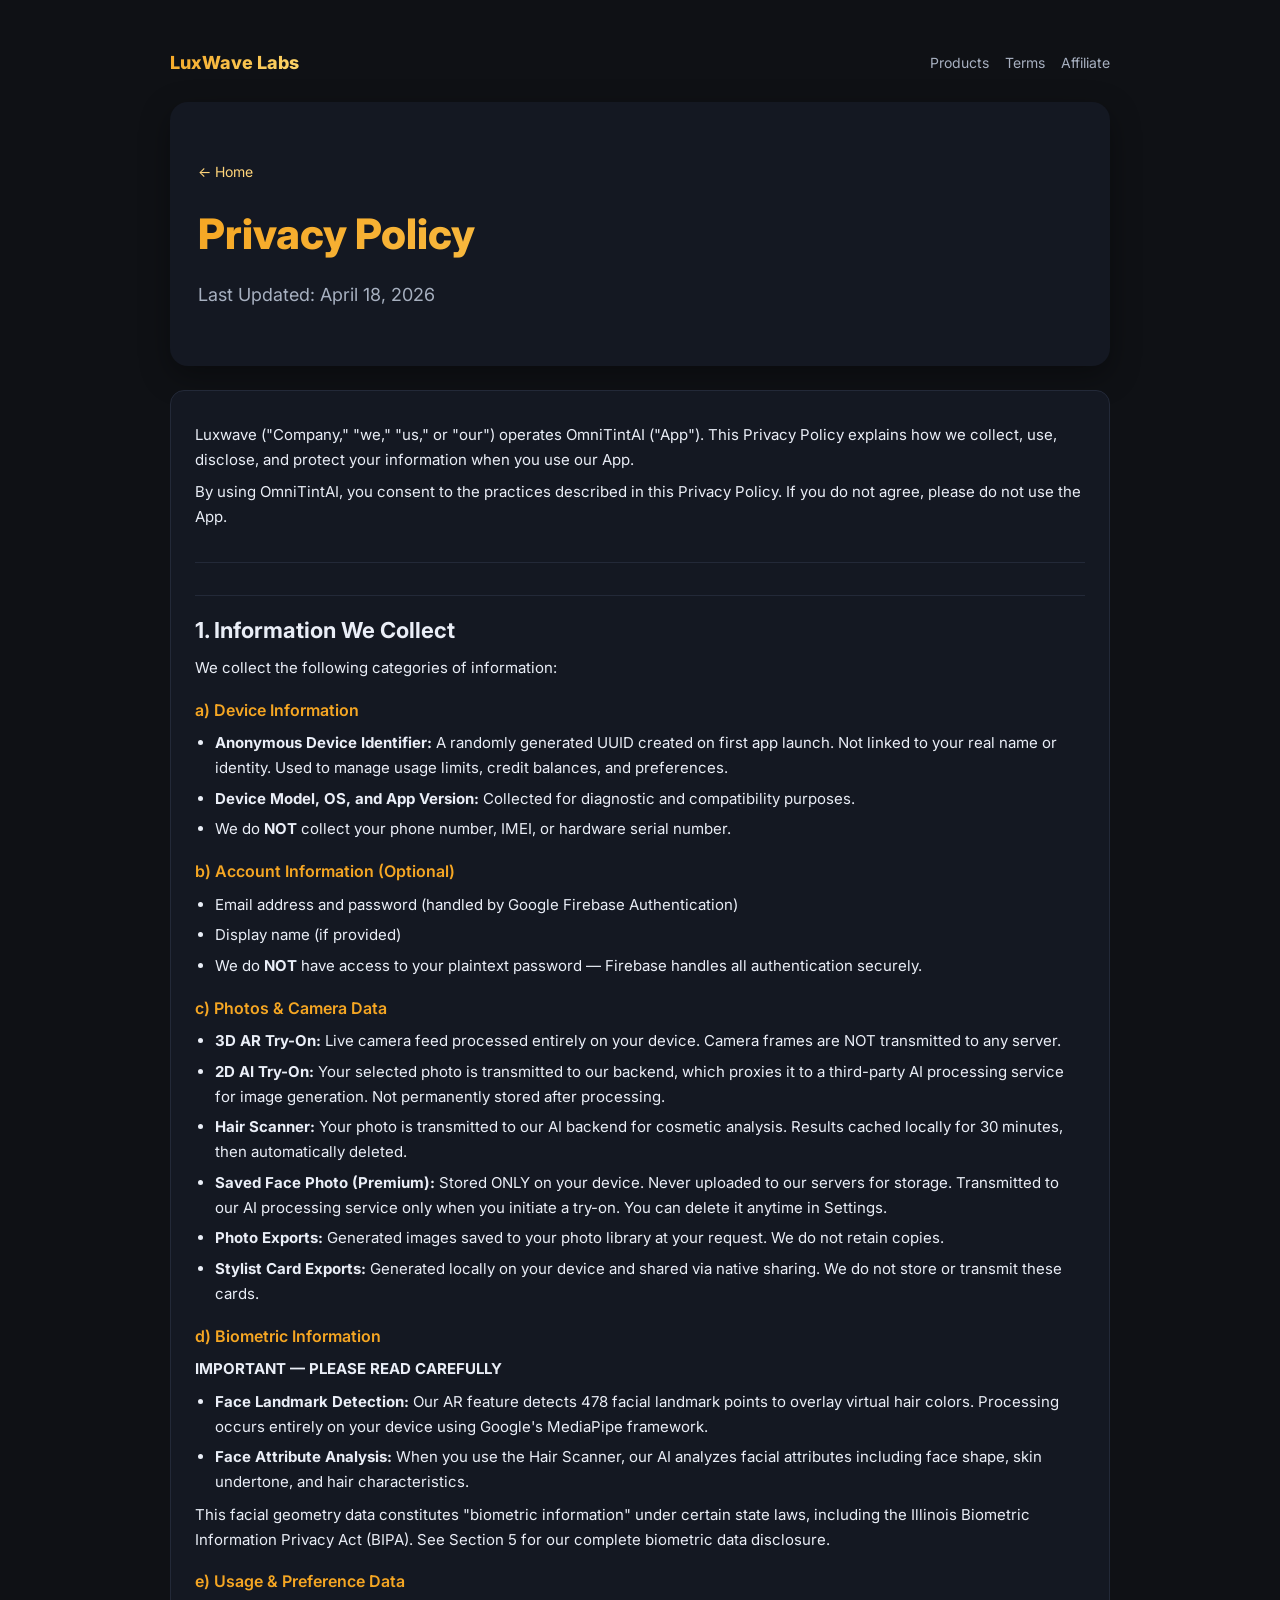
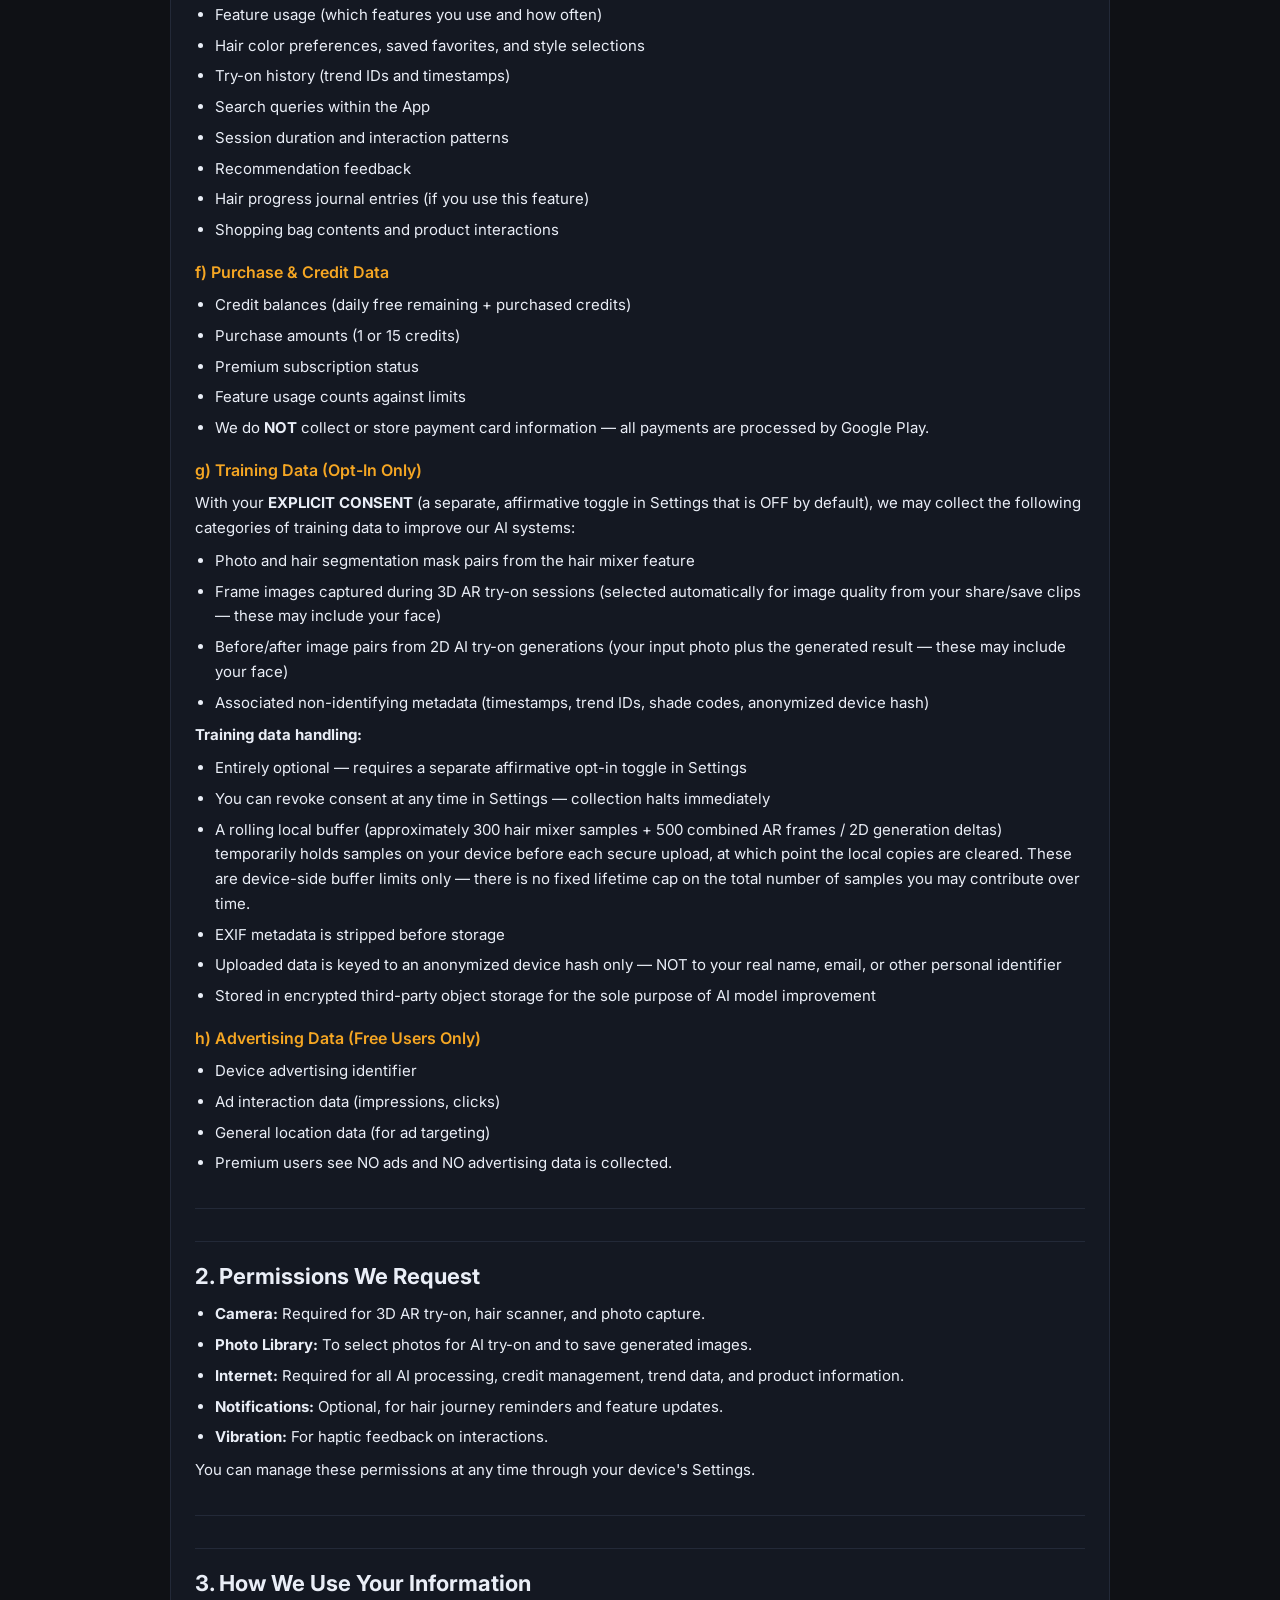
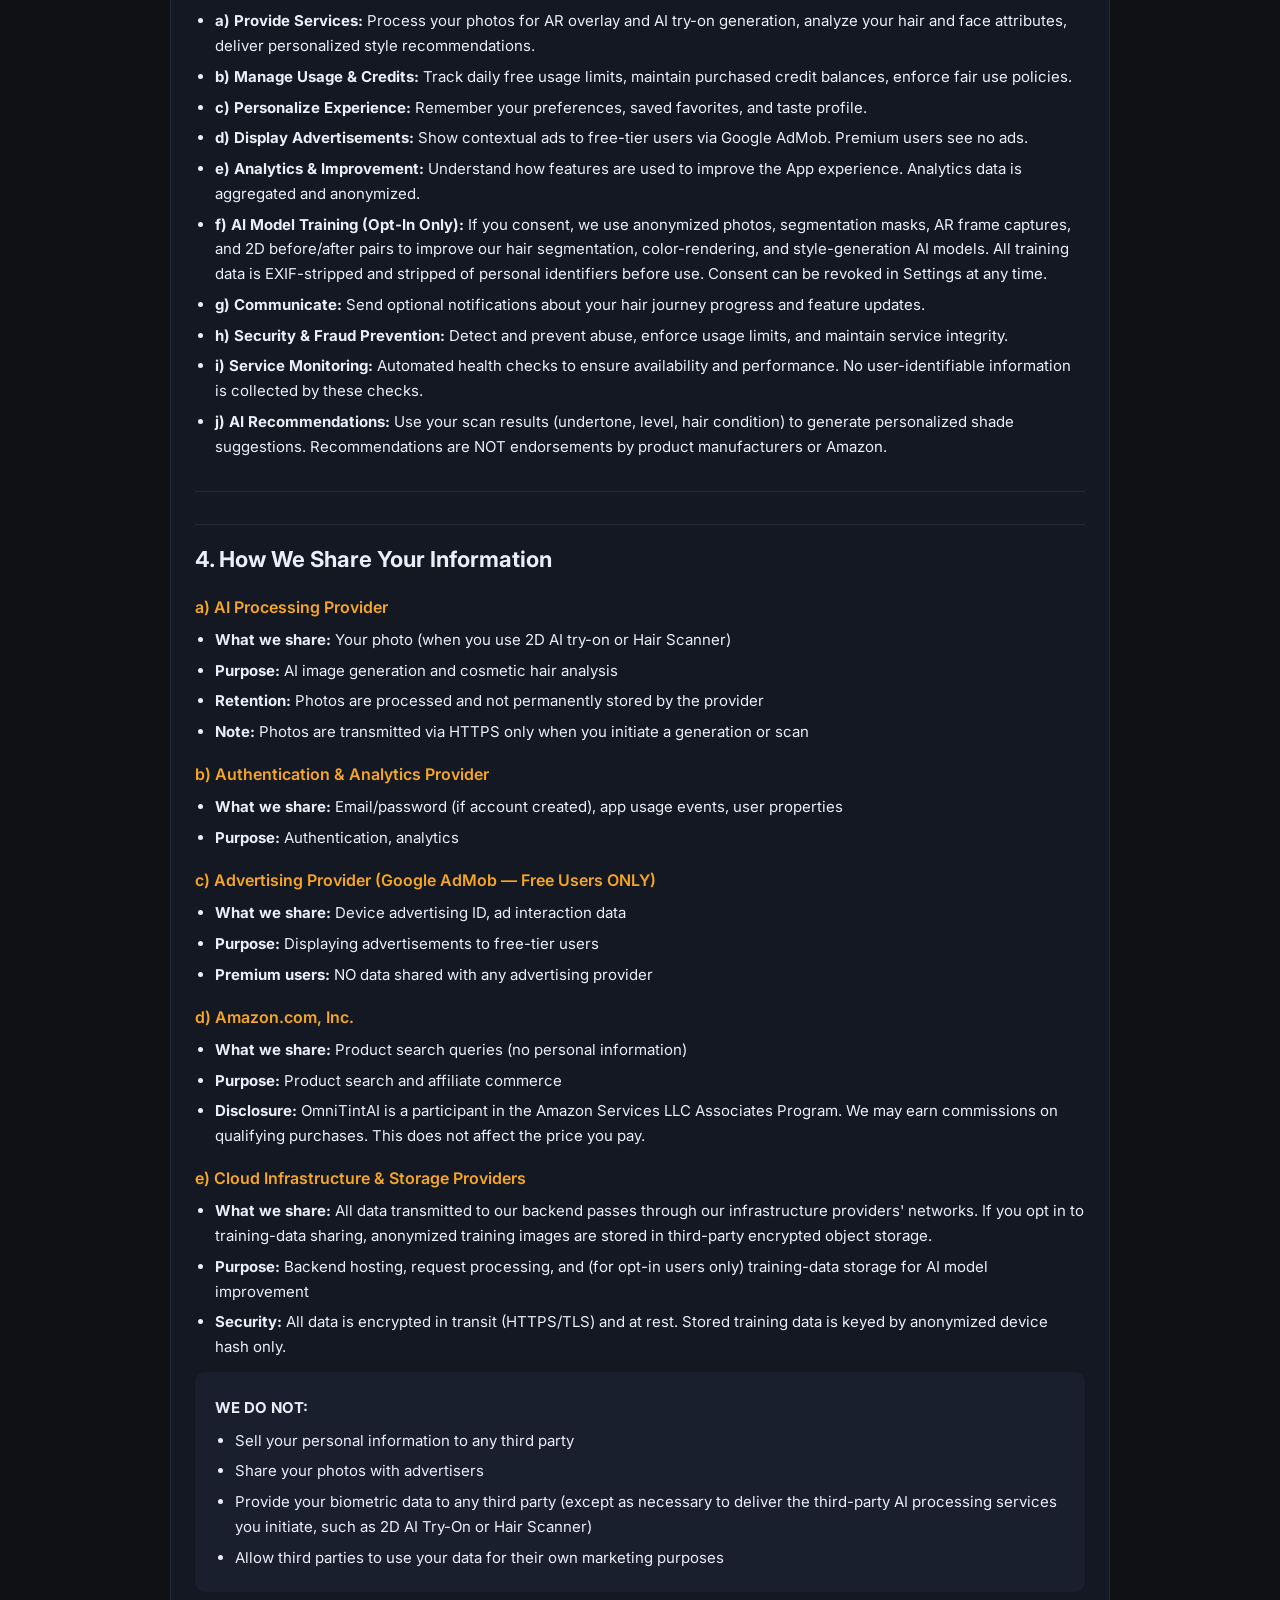
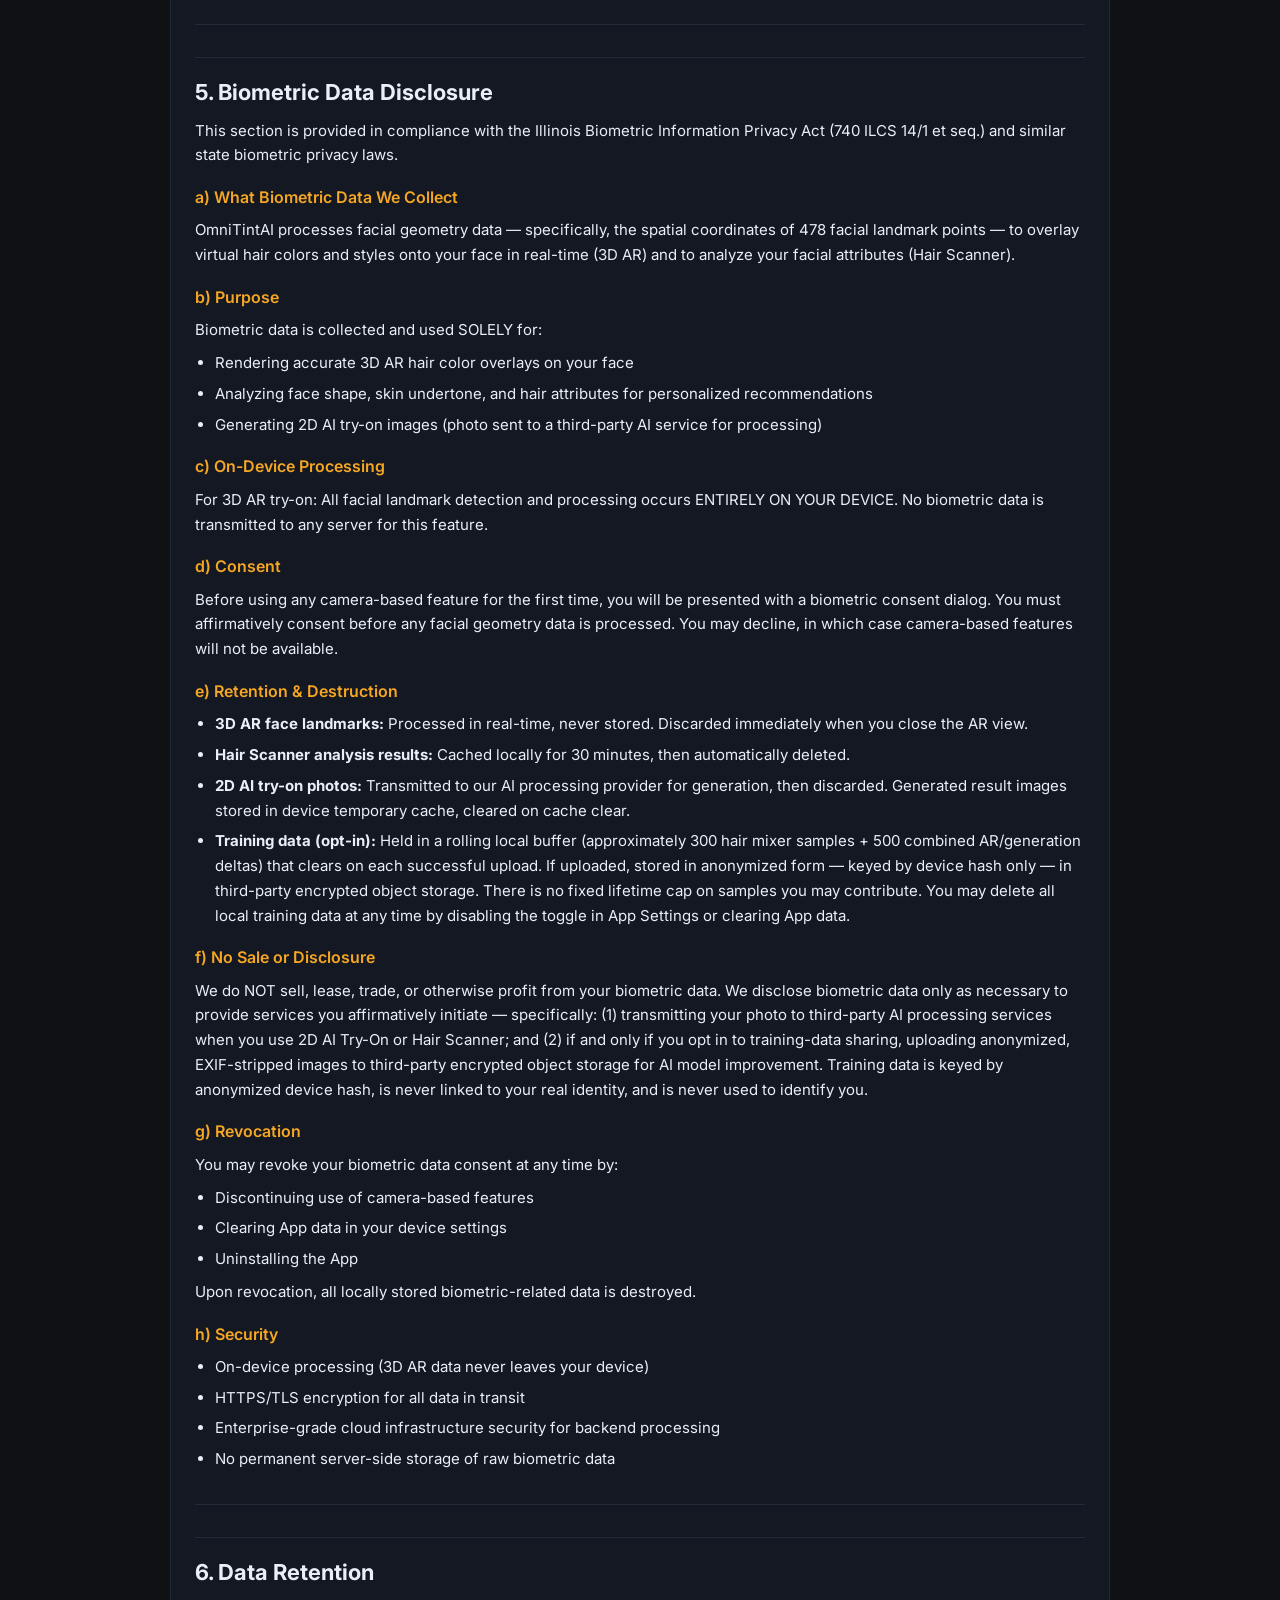
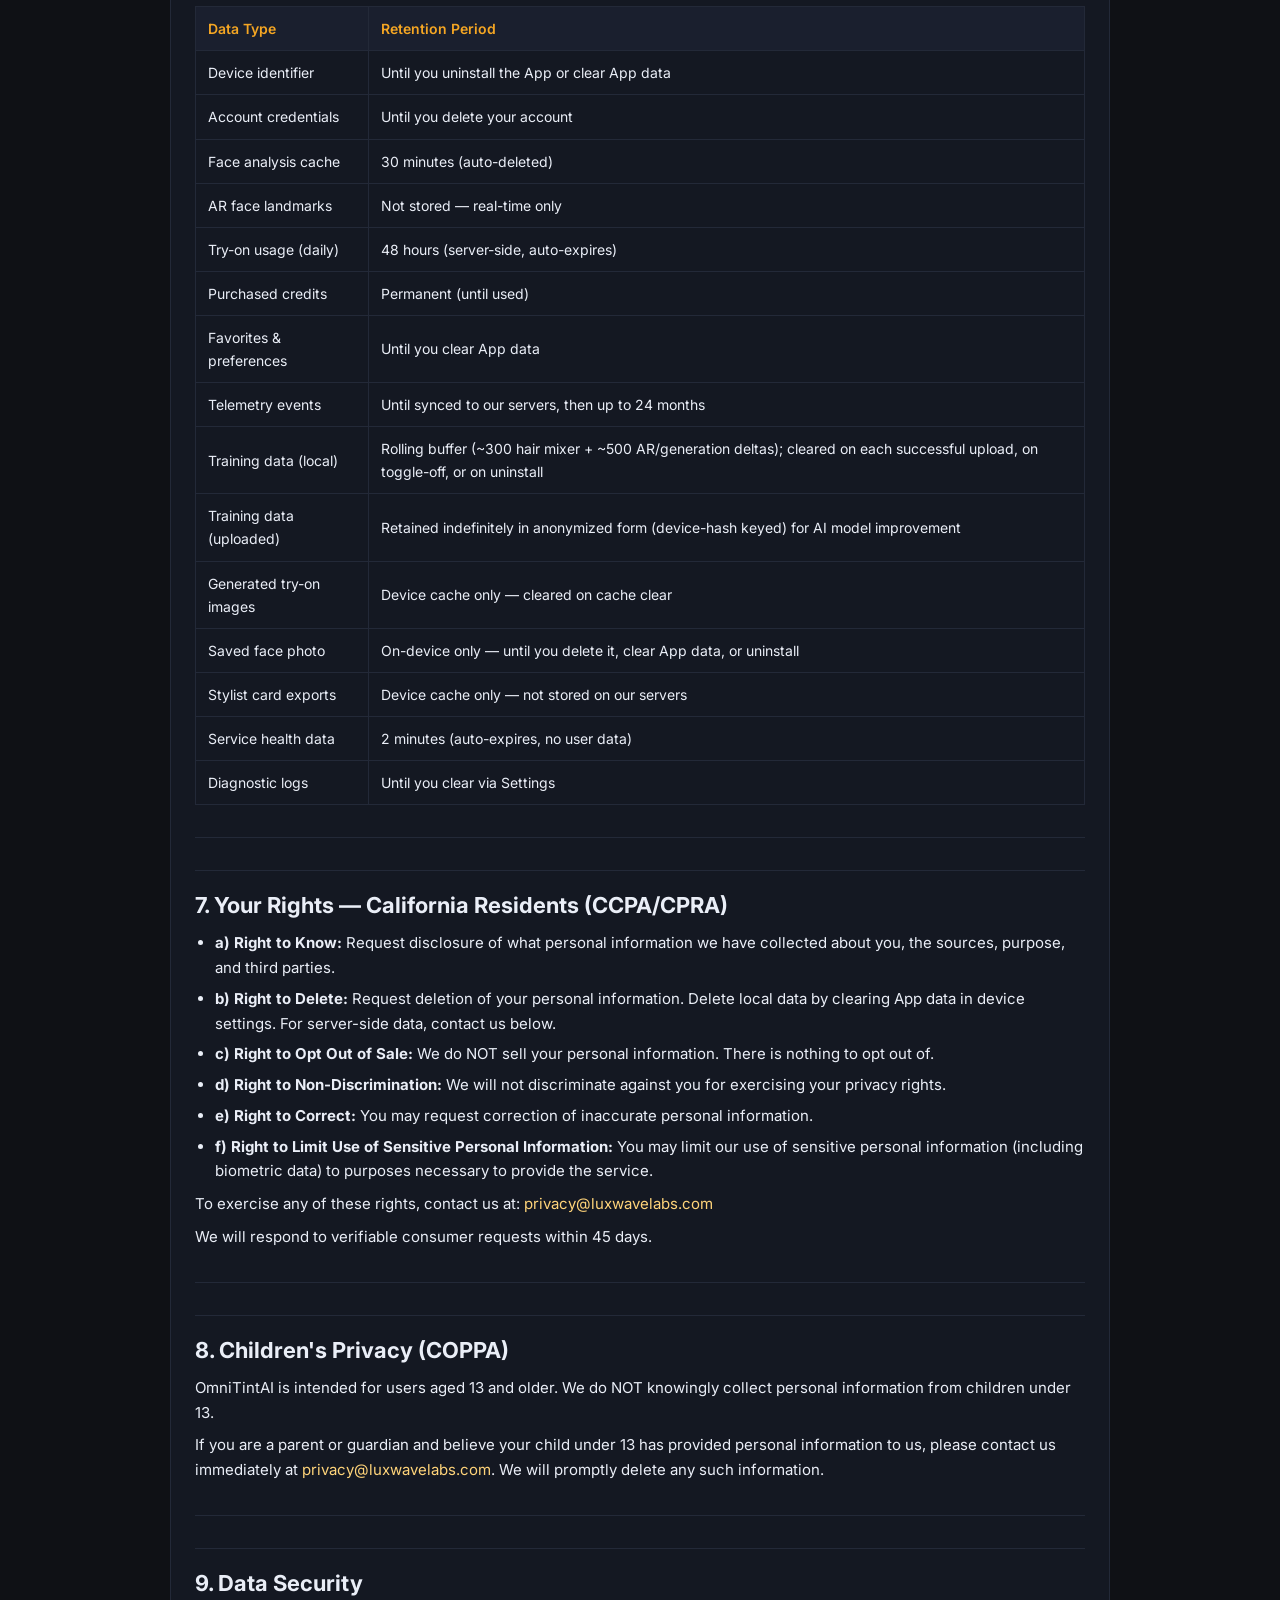
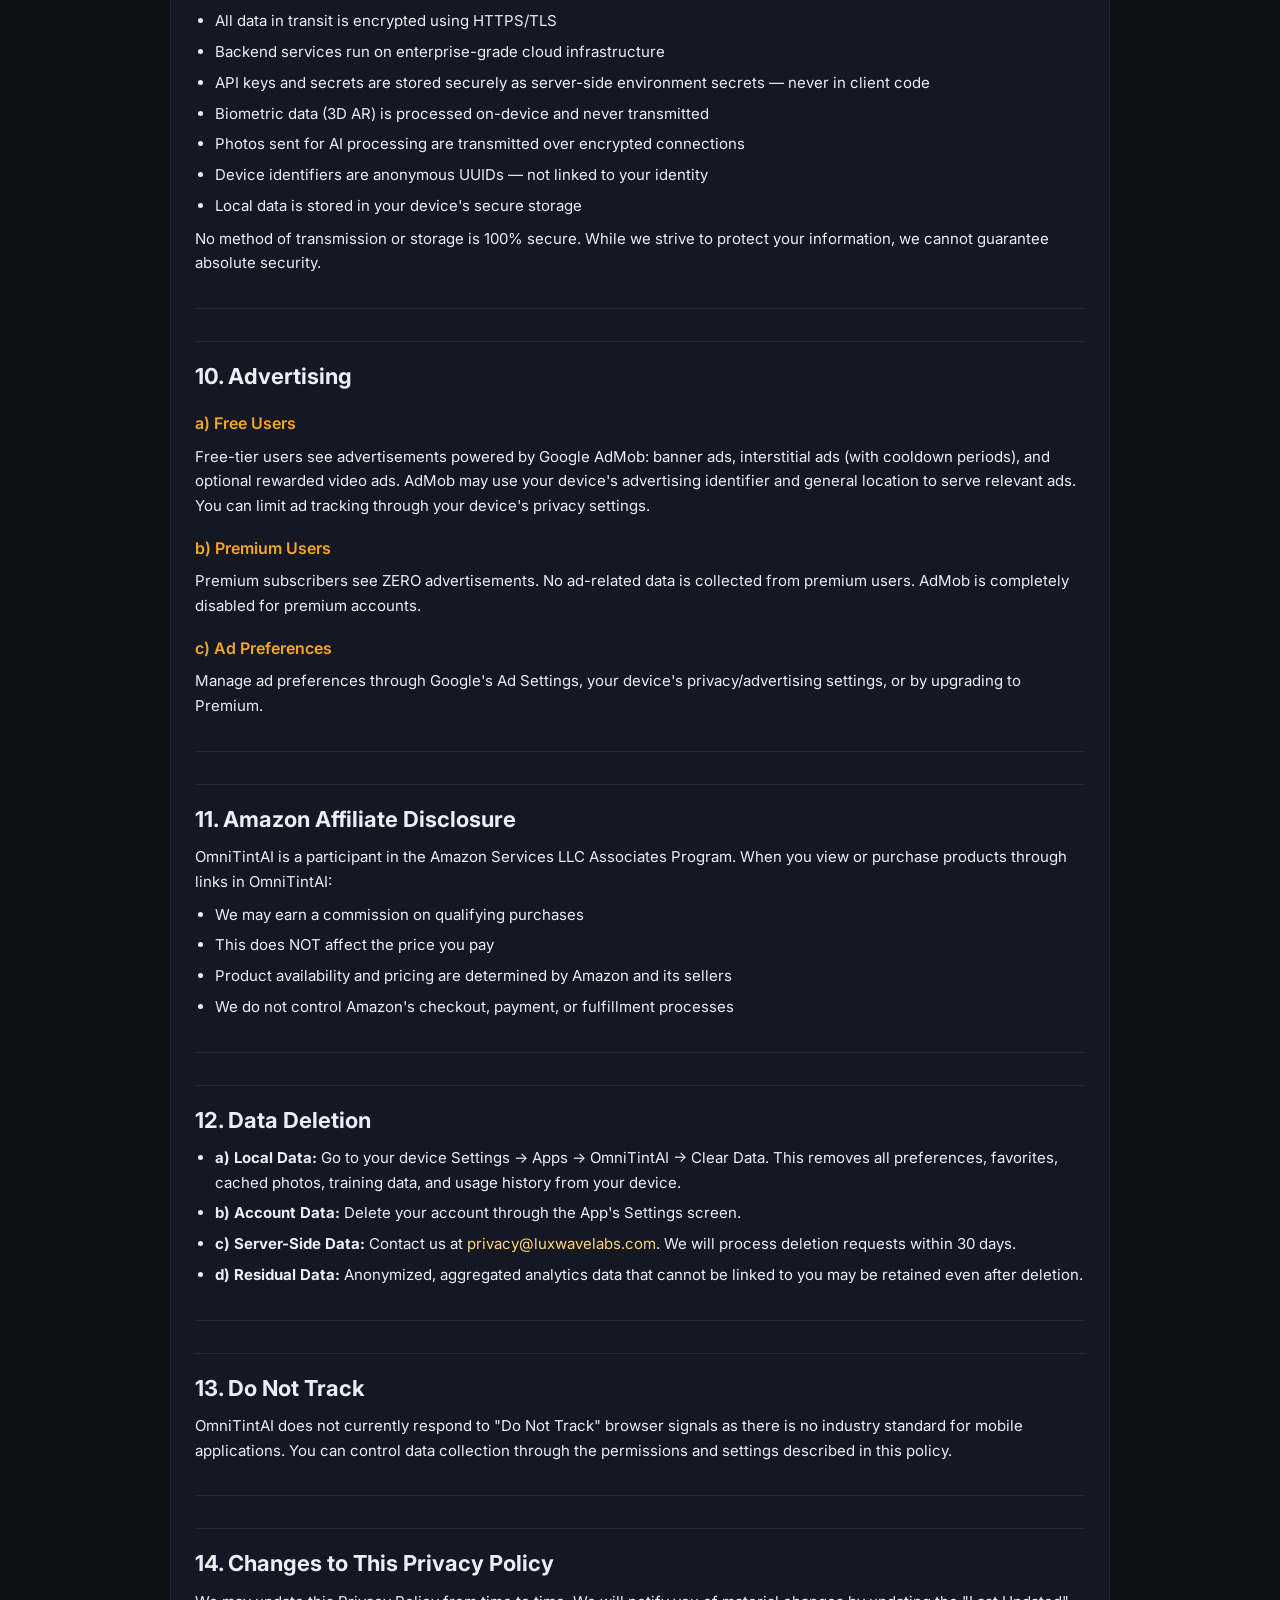
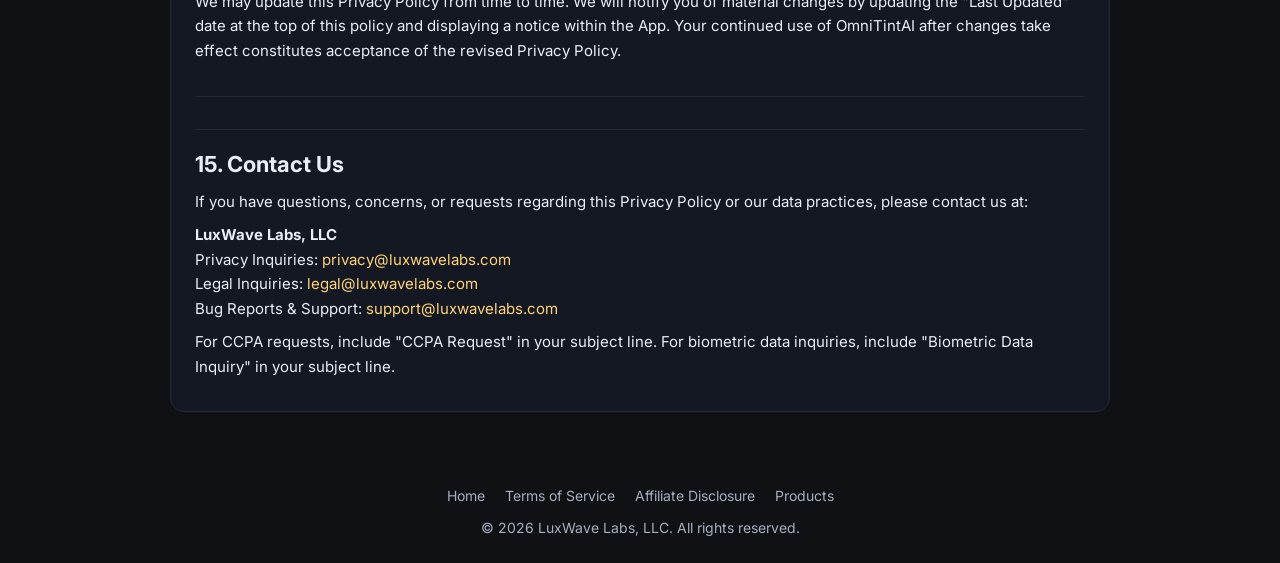
==== privacy.html @ 11700f0f "Add Privacy Policy for OmniTintAI This file contains the complete Privacy Policy for OmniTintAI, det" ====
<!doctype html>
<html lang="en">
<head>
  <meta charset="utf-8"/>
  <meta name="viewport" content="width=device-width, initial-scale=1"/>
  <title>Privacy Policy — OmniTintAI | LuxWave Labs</title>
  <meta name="description" content="Privacy Policy for OmniTintAI by LuxWave Labs, LLC."/>
  <link href="https://fonts.googleapis.com/css2?family=Inter:wght@400;600;800&display=swap" rel="stylesheet">
  <link rel="stylesheet" href="./styles.css"/>
</head>
<body>
  <div class="container">
    <nav class="nav">
      <a class="nav-brand" href="./index.html">LuxWave Labs</a>
      <div class="nav-links">
        <a href="./products.html">Products</a>
        <a href="./terms.html">Terms</a>
        <a href="./affiliate.html">Affiliate</a>
      </div>
    </nav>

    <div class="hero left">
      <a class="back-link" href="./index.html">&larr; Home</a>
      <h1>Privacy Policy</h1>
      <p class="lead">Last Updated: April 18, 2026</p>
    </div>

    <div class="card legal-body">
      <p>Luxwave ("Company," "we," "us," or "our") operates OmniTintAI ("App"). This Privacy Policy explains how we collect, use, disclose, and protect your information when you use our App.</p>
      <p>By using OmniTintAI, you consent to the practices described in this Privacy Policy. If you do not agree, please do not use the App.</p>

      <hr/>

      <h2>1. Information We Collect</h2>
      <p>We collect the following categories of information:</p>

      <h3>a) Device Information</h3>
      <ul>
        <li><strong>Anonymous Device Identifier:</strong> A randomly generated UUID created on first app launch. Not linked to your real name or identity. Used to manage usage limits, credit balances, and preferences.</li>
        <li><strong>Device Model, OS, and App Version:</strong> Collected for diagnostic and compatibility purposes.</li>
        <li>We do <strong>NOT</strong> collect your phone number, IMEI, or hardware serial number.</li>
      </ul>

      <h3>b) Account Information (Optional)</h3>
      <ul>
        <li>Email address and password (handled by Google Firebase Authentication)</li>
        <li>Display name (if provided)</li>
        <li>We do <strong>NOT</strong> have access to your plaintext password — Firebase handles all authentication securely.</li>
      </ul>

      <h3>c) Photos &amp; Camera Data</h3>
      <ul>
        <li><strong>3D AR Try-On:</strong> Live camera feed processed entirely on your device. Camera frames are NOT transmitted to any server.</li>
        <li><strong>2D AI Try-On:</strong> Your selected photo is transmitted to our backend, which proxies it to a third-party AI processing service for image generation. Not permanently stored after processing.</li>
        <li><strong>Hair Scanner:</strong> Your photo is transmitted to our AI backend for cosmetic analysis. Results cached locally for 30 minutes, then automatically deleted.</li>
        <li><strong>Saved Face Photo (Premium):</strong> Stored ONLY on your device. Never uploaded to our servers for storage. Transmitted to our AI processing service only when you initiate a try-on. You can delete it anytime in Settings.</li>
        <li><strong>Photo Exports:</strong> Generated images saved to your photo library at your request. We do not retain copies.</li>
        <li><strong>Stylist Card Exports:</strong> Generated locally on your device and shared via native sharing. We do not store or transmit these cards.</li>
      </ul>

      <h3>d) Biometric Information</h3>
      <p><strong>IMPORTANT — PLEASE READ CAREFULLY</strong></p>
      <ul>
        <li><strong>Face Landmark Detection:</strong> Our AR feature detects 478 facial landmark points to overlay virtual hair colors. Processing occurs entirely on your device using Google's MediaPipe framework.</li>
        <li><strong>Face Attribute Analysis:</strong> When you use the Hair Scanner, our AI analyzes facial attributes including face shape, skin undertone, and hair characteristics.</li>
      </ul>
      <p>This facial geometry data constitutes "biometric information" under certain state laws, including the Illinois Biometric Information Privacy Act (BIPA). See Section 5 for our complete biometric data disclosure.</p>

      <h3>e) Usage &amp; Preference Data</h3>
      <ul>
        <li>Feature usage (which features you use and how often)</li>
        <li>Hair color preferences, saved favorites, and style selections</li>
        <li>Try-on history (trend IDs and timestamps)</li>
        <li>Search queries within the App</li>
        <li>Session duration and interaction patterns</li>
        <li>Recommendation feedback</li>
        <li>Hair progress journal entries (if you use this feature)</li>
        <li>Shopping bag contents and product interactions</li>
      </ul>

      <h3>f) Purchase &amp; Credit Data</h3>
      <ul>
        <li>Credit balances (daily free remaining + purchased credits)</li>
        <li>Purchase amounts (1 or 15 credits)</li>
        <li>Premium subscription status</li>
        <li>Feature usage counts against limits</li>
        <li>We do <strong>NOT</strong> collect or store payment card information — all payments are processed by Google Play.</li>
      </ul>

      <h3>g) Training Data (Opt-In Only)</h3>
      <p>With your <strong>EXPLICIT CONSENT</strong> (a separate, affirmative toggle in Settings that is OFF by default), we may collect the following categories of training data to improve our AI systems:</p>
      <ul>
        <li>Photo and hair segmentation mask pairs from the hair mixer feature</li>
        <li>Frame images captured during 3D AR try-on sessions (selected automatically for image quality from your share/save clips — these may include your face)</li>
        <li>Before/after image pairs from 2D AI try-on generations (your input photo plus the generated result — these may include your face)</li>
        <li>Associated non-identifying metadata (timestamps, trend IDs, shade codes, anonymized device hash)</li>
      </ul>
      <p><strong>Training data handling:</strong></p>
      <ul>
        <li>Entirely optional — requires a separate affirmative opt-in toggle in Settings</li>
        <li>You can revoke consent at any time in Settings — collection halts immediately</li>
        <li>A rolling local buffer (approximately 300 hair mixer samples + 500 combined AR frames / 2D generation deltas) temporarily holds samples on your device before each secure upload, at which point the local copies are cleared. These are device-side buffer limits only — there is no fixed lifetime cap on the total number of samples you may contribute over time.</li>
        <li>EXIF metadata is stripped before storage</li>
        <li>Uploaded data is keyed to an anonymized device hash only — NOT to your real name, email, or other personal identifier</li>
        <li>Stored in encrypted third-party object storage for the sole purpose of AI model improvement</li>
      </ul>

      <h3>h) Advertising Data (Free Users Only)</h3>
      <ul>
        <li>Device advertising identifier</li>
        <li>Ad interaction data (impressions, clicks)</li>
        <li>General location data (for ad targeting)</li>
        <li>Premium users see NO ads and NO advertising data is collected.</li>
      </ul>

      <hr/>

      <h2>2. Permissions We Request</h2>
      <ul>
        <li><strong>Camera:</strong> Required for 3D AR try-on, hair scanner, and photo capture.</li>
        <li><strong>Photo Library:</strong> To select photos for AI try-on and to save generated images.</li>
        <li><strong>Internet:</strong> Required for all AI processing, credit management, trend data, and product information.</li>
        <li><strong>Notifications:</strong> Optional, for hair journey reminders and feature updates.</li>
        <li><strong>Vibration:</strong> For haptic feedback on interactions.</li>
      </ul>
      <p>You can manage these permissions at any time through your device's Settings.</p>

      <hr/>

      <h2>3. How We Use Your Information</h2>
      <ul>
        <li><strong>a) Provide Services:</strong> Process your photos for AR overlay and AI try-on generation, analyze your hair and face attributes, deliver personalized style recommendations.</li>
        <li><strong>b) Manage Usage &amp; Credits:</strong> Track daily free usage limits, maintain purchased credit balances, enforce fair use policies.</li>
        <li><strong>c) Personalize Experience:</strong> Remember your preferences, saved favorites, and taste profile.</li>
        <li><strong>d) Display Advertisements:</strong> Show contextual ads to free-tier users via Google AdMob. Premium users see no ads.</li>
        <li><strong>e) Analytics &amp; Improvement:</strong> Understand how features are used to improve the App experience. Analytics data is aggregated and anonymized.</li>
        <li><strong>f) AI Model Training (Opt-In Only):</strong> If you consent, we use anonymized photos, segmentation masks, AR frame captures, and 2D before/after pairs to improve our hair segmentation, color-rendering, and style-generation AI models. All training data is EXIF-stripped and stripped of personal identifiers before use. Consent can be revoked in Settings at any time.</li>
        <li><strong>g) Communicate:</strong> Send optional notifications about your hair journey progress and feature updates.</li>
        <li><strong>h) Security &amp; Fraud Prevention:</strong> Detect and prevent abuse, enforce usage limits, and maintain service integrity.</li>
        <li><strong>i) Service Monitoring:</strong> Automated health checks to ensure availability and performance. No user-identifiable information is collected by these checks.</li>
        <li><strong>j) AI Recommendations:</strong> Use your scan results (undertone, level, hair condition) to generate personalized shade suggestions. Recommendations are NOT endorsements by product manufacturers or Amazon.</li>
      </ul>

      <hr/>

      <h2>4. How We Share Your Information</h2>

      <h3>a) AI Processing Provider</h3>
      <ul>
        <li><strong>What we share:</strong> Your photo (when you use 2D AI try-on or Hair Scanner)</li>
        <li><strong>Purpose:</strong> AI image generation and cosmetic hair analysis</li>
        <li><strong>Retention:</strong> Photos are processed and not permanently stored by the provider</li>
        <li><strong>Note:</strong> Photos are transmitted via HTTPS only when you initiate a generation or scan</li>
      </ul>

      <h3>b) Authentication &amp; Analytics Provider</h3>
      <ul>
        <li><strong>What we share:</strong> Email/password (if account created), app usage events, user properties</li>
        <li><strong>Purpose:</strong> Authentication, analytics</li>
      </ul>

      <h3>c) Advertising Provider (Google AdMob — Free Users ONLY)</h3>
      <ul>
        <li><strong>What we share:</strong> Device advertising ID, ad interaction data</li>
        <li><strong>Purpose:</strong> Displaying advertisements to free-tier users</li>
        <li><strong>Premium users:</strong> NO data shared with any advertising provider</li>
      </ul>

      <h3>d) Amazon.com, Inc.</h3>
      <ul>
        <li><strong>What we share:</strong> Product search queries (no personal information)</li>
        <li><strong>Purpose:</strong> Product search and affiliate commerce</li>
        <li><strong>Disclosure:</strong> OmniTintAI is a participant in the Amazon Services LLC Associates Program. We may earn commissions on qualifying purchases. This does not affect the price you pay.</li>
      </ul>

      <h3>e) Cloud Infrastructure &amp; Storage Providers</h3>
      <ul>
        <li><strong>What we share:</strong> All data transmitted to our backend passes through our infrastructure providers' networks. If you opt in to training-data sharing, anonymized training images are stored in third-party encrypted object storage.</li>
        <li><strong>Purpose:</strong> Backend hosting, request processing, and (for opt-in users only) training-data storage for AI model improvement</li>
        <li><strong>Security:</strong> All data is encrypted in transit (HTTPS/TLS) and at rest. Stored training data is keyed by anonymized device hash only.</li>
      </ul>

      <div class="do-not">
        <p><strong>WE DO NOT:</strong></p>
        <ul>
          <li>Sell your personal information to any third party</li>
          <li>Share your photos with advertisers</li>
          <li>Provide your biometric data to any third party (except as necessary to deliver the third-party AI processing services you initiate, such as 2D AI Try-On or Hair Scanner)</li>
          <li>Allow third parties to use your data for their own marketing purposes</li>
        </ul>
      </div>

      <hr/>

      <h2>5. Biometric Data Disclosure</h2>
      <p>This section is provided in compliance with the Illinois Biometric Information Privacy Act (740 ILCS 14/1 et seq.) and similar state biometric privacy laws.</p>

      <h3>a) What Biometric Data We Collect</h3>
      <p>OmniTintAI processes facial geometry data — specifically, the spatial coordinates of 478 facial landmark points — to overlay virtual hair colors and styles onto your face in real-time (3D AR) and to analyze your facial attributes (Hair Scanner).</p>

      <h3>b) Purpose</h3>
      <p>Biometric data is collected and used SOLELY for:</p>
      <ul>
        <li>Rendering accurate 3D AR hair color overlays on your face</li>
        <li>Analyzing face shape, skin undertone, and hair attributes for personalized recommendations</li>
        <li>Generating 2D AI try-on images (photo sent to a third-party AI service for processing)</li>
      </ul>

      <h3>c) On-Device Processing</h3>
      <p>For 3D AR try-on: All facial landmark detection and processing occurs ENTIRELY ON YOUR DEVICE. No biometric data is transmitted to any server for this feature.</p>

      <h3>d) Consent</h3>
      <p>Before using any camera-based feature for the first time, you will be presented with a biometric consent dialog. You must affirmatively consent before any facial geometry data is processed. You may decline, in which case camera-based features will not be available.</p>

      <h3>e) Retention &amp; Destruction</h3>
      <ul>
        <li><strong>3D AR face landmarks:</strong> Processed in real-time, never stored. Discarded immediately when you close the AR view.</li>
        <li><strong>Hair Scanner analysis results:</strong> Cached locally for 30 minutes, then automatically deleted.</li>
        <li><strong>2D AI try-on photos:</strong> Transmitted to our AI processing provider for generation, then discarded. Generated result images stored in device temporary cache, cleared on cache clear.</li>
        <li><strong>Training data (opt-in):</strong> Held in a rolling local buffer (approximately 300 hair mixer samples + 500 combined AR/generation deltas) that clears on each successful upload. If uploaded, stored in anonymized form — keyed by device hash only — in third-party encrypted object storage. There is no fixed lifetime cap on samples you may contribute. You may delete all local training data at any time by disabling the toggle in App Settings or clearing App data.</li>
      </ul>

      <h3>f) No Sale or Disclosure</h3>
      <p>We do NOT sell, lease, trade, or otherwise profit from your biometric data. We disclose biometric data only as necessary to provide services you affirmatively initiate — specifically: (1) transmitting your photo to third-party AI processing services when you use 2D AI Try-On or Hair Scanner; and (2) if and only if you opt in to training-data sharing, uploading anonymized, EXIF-stripped images to third-party encrypted object storage for AI model improvement. Training data is keyed by anonymized device hash, is never linked to your real identity, and is never used to identify you.</p>

      <h3>g) Revocation</h3>
      <p>You may revoke your biometric data consent at any time by:</p>
      <ul>
        <li>Discontinuing use of camera-based features</li>
        <li>Clearing App data in your device settings</li>
        <li>Uninstalling the App</li>
      </ul>
      <p>Upon revocation, all locally stored biometric-related data is destroyed.</p>

      <h3>h) Security</h3>
      <ul>
        <li>On-device processing (3D AR data never leaves your device)</li>
        <li>HTTPS/TLS encryption for all data in transit</li>
        <li>Enterprise-grade cloud infrastructure security for backend processing</li>
        <li>No permanent server-side storage of raw biometric data</li>
      </ul>

      <hr/>

      <h2>6. Data Retention</h2>
      <table>
        <thead><tr><th>Data Type</th><th>Retention Period</th></tr></thead>
        <tbody>
          <tr><td>Device identifier</td><td>Until you uninstall the App or clear App data</td></tr>
          <tr><td>Account credentials</td><td>Until you delete your account</td></tr>
          <tr><td>Face analysis cache</td><td>30 minutes (auto-deleted)</td></tr>
          <tr><td>AR face landmarks</td><td>Not stored — real-time only</td></tr>
          <tr><td>Try-on usage (daily)</td><td>48 hours (server-side, auto-expires)</td></tr>
          <tr><td>Purchased credits</td><td>Permanent (until used)</td></tr>
          <tr><td>Favorites &amp; preferences</td><td>Until you clear App data</td></tr>
          <tr><td>Telemetry events</td><td>Until synced to our servers, then up to 24 months</td></tr>
          <tr><td>Training data (local)</td><td>Rolling buffer (~300 hair mixer + ~500 AR/generation deltas); cleared on each successful upload, on toggle-off, or on uninstall</td></tr>
          <tr><td>Training data (uploaded)</td><td>Retained indefinitely in anonymized form (device-hash keyed) for AI model improvement</td></tr>
          <tr><td>Generated try-on images</td><td>Device cache only — cleared on cache clear</td></tr>
          <tr><td>Saved face photo</td><td>On-device only — until you delete it, clear App data, or uninstall</td></tr>
          <tr><td>Stylist card exports</td><td>Device cache only — not stored on our servers</td></tr>
          <tr><td>Service health data</td><td>2 minutes (auto-expires, no user data)</td></tr>
          <tr><td>Diagnostic logs</td><td>Until you clear via Settings</td></tr>
        </tbody>
      </table>

      <hr/>

      <h2>7. Your Rights — California Residents (CCPA/CPRA)</h2>
      <ul>
        <li><strong>a) Right to Know:</strong> Request disclosure of what personal information we have collected about you, the sources, purpose, and third parties.</li>
        <li><strong>b) Right to Delete:</strong> Request deletion of your personal information. Delete local data by clearing App data in device settings. For server-side data, contact us below.</li>
        <li><strong>c) Right to Opt Out of Sale:</strong> We do NOT sell your personal information. There is nothing to opt out of.</li>
        <li><strong>d) Right to Non-Discrimination:</strong> We will not discriminate against you for exercising your privacy rights.</li>
        <li><strong>e) Right to Correct:</strong> You may request correction of inaccurate personal information.</li>
        <li><strong>f) Right to Limit Use of Sensitive Personal Information:</strong> You may limit our use of sensitive personal information (including biometric data) to purposes necessary to provide the service.</li>
      </ul>
      <p>To exercise any of these rights, contact us at: <a href="mailto:privacy@luxwavelabs.com">privacy@luxwavelabs.com</a></p>
      <p>We will respond to verifiable consumer requests within 45 days.</p>

      <hr/>

      <h2>8. Children's Privacy (COPPA)</h2>
      <p>OmniTintAI is intended for users aged 13 and older. We do NOT knowingly collect personal information from children under 13.</p>
      <p>If you are a parent or guardian and believe your child under 13 has provided personal information to us, please contact us immediately at <a href="mailto:privacy@luxwavelabs.com">privacy@luxwavelabs.com</a>. We will promptly delete any such information.</p>

      <hr/>

      <h2>9. Data Security</h2>
      <ul>
        <li>All data in transit is encrypted using HTTPS/TLS</li>
        <li>Backend services run on enterprise-grade cloud infrastructure</li>
        <li>API keys and secrets are stored securely as server-side environment secrets — never in client code</li>
        <li>Biometric data (3D AR) is processed on-device and never transmitted</li>
        <li>Photos sent for AI processing are transmitted over encrypted connections</li>
        <li>Device identifiers are anonymous UUIDs — not linked to your identity</li>
        <li>Local data is stored in your device's secure storage</li>
      </ul>
      <p>No method of transmission or storage is 100% secure. While we strive to protect your information, we cannot guarantee absolute security.</p>

      <hr/>

      <h2>10. Advertising</h2>
      <h3>a) Free Users</h3>
      <p>Free-tier users see advertisements powered by Google AdMob: banner ads, interstitial ads (with cooldown periods), and optional rewarded video ads. AdMob may use your device's advertising identifier and general location to serve relevant ads. You can limit ad tracking through your device's privacy settings.</p>
      <h3>b) Premium Users</h3>
      <p>Premium subscribers see ZERO advertisements. No ad-related data is collected from premium users. AdMob is completely disabled for premium accounts.</p>
      <h3>c) Ad Preferences</h3>
      <p>Manage ad preferences through Google's Ad Settings, your device's privacy/advertising settings, or by upgrading to Premium.</p>

      <hr/>

      <h2>11. Amazon Affiliate Disclosure</h2>
      <p>OmniTintAI is a participant in the Amazon Services LLC Associates Program. When you view or purchase products through links in OmniTintAI:</p>
      <ul>
        <li>We may earn a commission on qualifying purchases</li>
        <li>This does NOT affect the price you pay</li>
        <li>Product availability and pricing are determined by Amazon and its sellers</li>
        <li>We do not control Amazon's checkout, payment, or fulfillment processes</li>
      </ul>

      <hr/>

      <h2>12. Data Deletion</h2>
      <ul>
        <li><strong>a) Local Data:</strong> Go to your device Settings &rarr; Apps &rarr; OmniTintAI &rarr; Clear Data. This removes all preferences, favorites, cached photos, training data, and usage history from your device.</li>
        <li><strong>b) Account Data:</strong> Delete your account through the App's Settings screen.</li>
        <li><strong>c) Server-Side Data:</strong> Contact us at <a href="mailto:privacy@luxwavelabs.com">privacy@luxwavelabs.com</a>. We will process deletion requests within 30 days.</li>
        <li><strong>d) Residual Data:</strong> Anonymized, aggregated analytics data that cannot be linked to you may be retained even after deletion.</li>
      </ul>

      <hr/>

      <h2>13. Do Not Track</h2>
      <p>OmniTintAI does not currently respond to "Do Not Track" browser signals as there is no industry standard for mobile applications. You can control data collection through the permissions and settings described in this policy.</p>

      <hr/>

      <h2>14. Changes to This Privacy Policy</h2>
      <p>We may update this Privacy Policy from time to time. We will notify you of material changes by updating the "Last Updated" date at the top of this policy and displaying a notice within the App. Your continued use of OmniTintAI after changes take effect constitutes acceptance of the revised Privacy Policy.</p>

      <hr/>

      <h2>15. Contact Us</h2>
      <p>If you have questions, concerns, or requests regarding this Privacy Policy or our data practices, please contact us at:</p>
      <p>
        <strong>LuxWave Labs, LLC</strong><br/>
        Privacy Inquiries: <a href="mailto:privacy@luxwavelabs.com">privacy@luxwavelabs.com</a><br/>
        Legal Inquiries: <a href="mailto:legal@luxwavelabs.com">legal@luxwavelabs.com</a><br/>
        Bug Reports &amp; Support: <a href="mailto:support@luxwavelabs.com">support@luxwavelabs.com</a>
      </p>
      <p class="small">For CCPA requests, include "CCPA Request" in your subject line. For biometric data inquiries, include "Biometric Data Inquiry" in your subject line.</p>
    </div>
  </div>

  <footer>
    <div class="footer-links">
      <a href="./index.html">Home</a>
      <a href="./terms.html">Terms of Service</a>
      <a href="./affiliate.html">Affiliate Disclosure</a>
      <a href="./products.html">Products</a>
    </div>
    &copy; 2026 LuxWave Labs, LLC. All rights reserved.
  </footer>
</body>
</html>
---- styles.css ----
:root { --bg:#0f1115; --card:#141822; --text:#eaeef7; --muted:#a7b0c0; --accent:#F5A623; --accent-grad:linear-gradient(135deg,#F5A623,#FDD96F); --border:#232938; }
*{box-sizing:border-box;margin:0;padding:0}
body{font-family:Inter,system-ui,-apple-system,Segoe UI,Roboto,Ubuntu,'Helvetica Neue',Arial;background:var(--bg);color:var(--text);line-height:1.65}
a{color:#ffd47a;text-decoration:none} a:hover{opacity:.85;text-decoration:underline}

/* Layout */
.container{max-width:980px;margin:0 auto;padding:32px 20px}
.grid-2{display:grid;grid-template-columns:1fr 1fr;gap:16px}
@media(max-width:640px){.grid-2{grid-template-columns:1fr}}

/* Hero */
.hero{padding:56px 28px;background:var(--card);border-radius:18px;box-shadow:0 10px 30px rgba(0,0,0,.35);text-align:center}
.hero.left{text-align:left}
h1{font-size:42px;margin:0 0 12px;background:var(--accent-grad);-webkit-background-clip:text;background-clip:text;color:transparent;font-weight:800}
h2{margin-top:28px;font-size:22px;font-weight:700} h3{margin-top:18px;font-size:16px;color:var(--accent);font-weight:600}
p.lead{font-size:18px;color:var(--muted);margin-top:8px}
p.tagline{font-size:14px;color:var(--muted);margin-top:4px;letter-spacing:.3px}

/* Buttons */
.btns{display:flex;gap:12px;flex-wrap:wrap;margin-top:24px;justify-content:center}
.hero.left .btns{justify-content:flex-start}
.btn{display:inline-block;padding:12px 20px;border-radius:12px;background:var(--card);border:1px solid var(--border);color:var(--text);font-size:15px;font-weight:500;transition:all .2s}
.btn:hover{border-color:var(--accent);text-decoration:none;transform:translateY(-1px)}
.btn.primary{background:var(--accent-grad);color:#1b1f2a;font-weight:700;border:none}
.btn.primary:hover{opacity:.9;transform:translateY(-1px)}

/* Cards */
.card{background:var(--card);padding:24px;border-radius:14px;margin-top:24px;border:1px solid var(--border)}
.card.small{font-size:14px;color:var(--muted);margin-top:20px;text-align:center}
.card h2:first-child{margin-top:0}

/* Features */
.features{display:grid;grid-template-columns:repeat(3,1fr);gap:16px;margin-top:24px}
@media(max-width:700px){.features{grid-template-columns:1fr}}
.feature{background:var(--card);padding:20px;border-radius:14px;border:1px solid var(--border);text-align:center}
.feature-icon{font-size:32px;margin-bottom:8px}
.feature h3{margin:0 0 6px;color:var(--text);font-size:15px}
.feature p{font-size:13px;color:var(--muted);margin:0}

/* Product Grid */
.products-grid{display:grid;grid-template-columns:repeat(auto-fill,minmax(220px,1fr));gap:20px;margin-top:24px}
.product-card{background:var(--card);border-radius:14px;border:1px solid var(--border);overflow:hidden;transition:all .2s;display:flex;flex-direction:column}
.product-card:hover{border-color:var(--accent);transform:translateY(-2px);box-shadow:0 8px 24px rgba(245,166,35,.1)}
.product-img{width:100%;height:200px;object-fit:cover;background:#1a1f2e;display:flex;align-items:center;justify-content:center;color:var(--muted);font-size:40px}
.product-info{padding:16px;flex:1;display:flex;flex-direction:column}
.product-info h3{margin:0 0 6px;font-size:15px;color:var(--text)}
.product-info p{font-size:13px;color:var(--muted);margin:0 0 12px;flex:1}
.product-info .btn{text-align:center;font-size:13px;padding:10px 14px}

/* Goal Bar */
.goal-section{background:var(--card);border-radius:14px;border:1px solid var(--border);padding:28px;margin-top:24px;text-align:center}
.goal-section h2{margin:0 0 8px;font-size:20px}
.goal-section .goal-sub{color:var(--muted);font-size:14px;margin-bottom:20px}
.goal-bar-track{background:#1a1f2e;border-radius:20px;height:28px;overflow:hidden;position:relative;margin:16px 0}
.goal-bar-fill{height:100%;background:var(--accent-grad);border-radius:20px;transition:width .8s ease;display:flex;align-items:center;justify-content:flex-end;padding-right:12px;font-size:12px;font-weight:700;color:#1b1f2a;min-width:40px}
.goal-count{font-size:36px;font-weight:800;background:var(--accent-grad);-webkit-background-clip:text;background-clip:text;color:transparent;margin:8px 0}
.goal-label{color:var(--muted);font-size:14px}
.goal-heart{color:#e74c3c;font-size:18px}

/* Legal */
.legal-body h2{margin-top:32px;padding-top:16px;border-top:1px solid var(--border)}
.legal-body h2:first-child{border-top:none;margin-top:0;padding-top:0}
.legal-body h3{margin-top:16px}
.legal-body ul{padding-left:20px;margin:8px 0} .legal-body ul li{margin-bottom:6px;font-size:15px}
.legal-body p{margin:8px 0;font-size:15px}
.do-not{background:#1a1f2e;padding:16px 20px;border-radius:10px;margin:12px 0}
.do-not ul{margin:0}
table{width:100%;border-collapse:collapse;margin:16px 0;font-size:14px}
th,td{padding:10px 12px;text-align:left;border:1px solid var(--border)}
th{background:#1a1f2e;color:var(--accent);font-weight:600}
td{background:var(--card)}
@media(max-width:640px){table{font-size:12px} th,td{padding:8px 6px}}

/* Footer */
footer{margin:40px 0 24px;color:var(--muted);font-size:14px;text-align:center}
footer a{color:var(--muted)} footer a:hover{color:var(--accent)}
.footer-links{display:flex;gap:20px;justify-content:center;flex-wrap:wrap;margin-bottom:8px}

/* Nav */
.nav{display:flex;align-items:center;justify-content:space-between;padding:16px 0;margin-bottom:8px}
.nav-brand{font-size:18px;font-weight:800;background:var(--accent-grad);-webkit-background-clip:text;background-clip:text;color:transparent}
.nav-links{display:flex;gap:16px;font-size:14px}
.nav-links a{color:var(--muted)} .nav-links a:hover{color:var(--accent)}
.back-link{display:inline-block;margin-bottom:16px;font-size:14px}

/* Misc */
hr{border:none;border-top:1px solid var(--border);margin:32px 0}
.code{font-family:ui-monospace,SFMono-Regular,Menlo,Monaco,Consolas,monospace;background:#0b0e14;padding:2px 6px;border-radius:6px;font-size:13px}
.badge{display:inline-block;padding:3px 10px;border-radius:8px;font-size:12px;font-weight:600;background:var(--accent-grad);color:#1b1f2a}
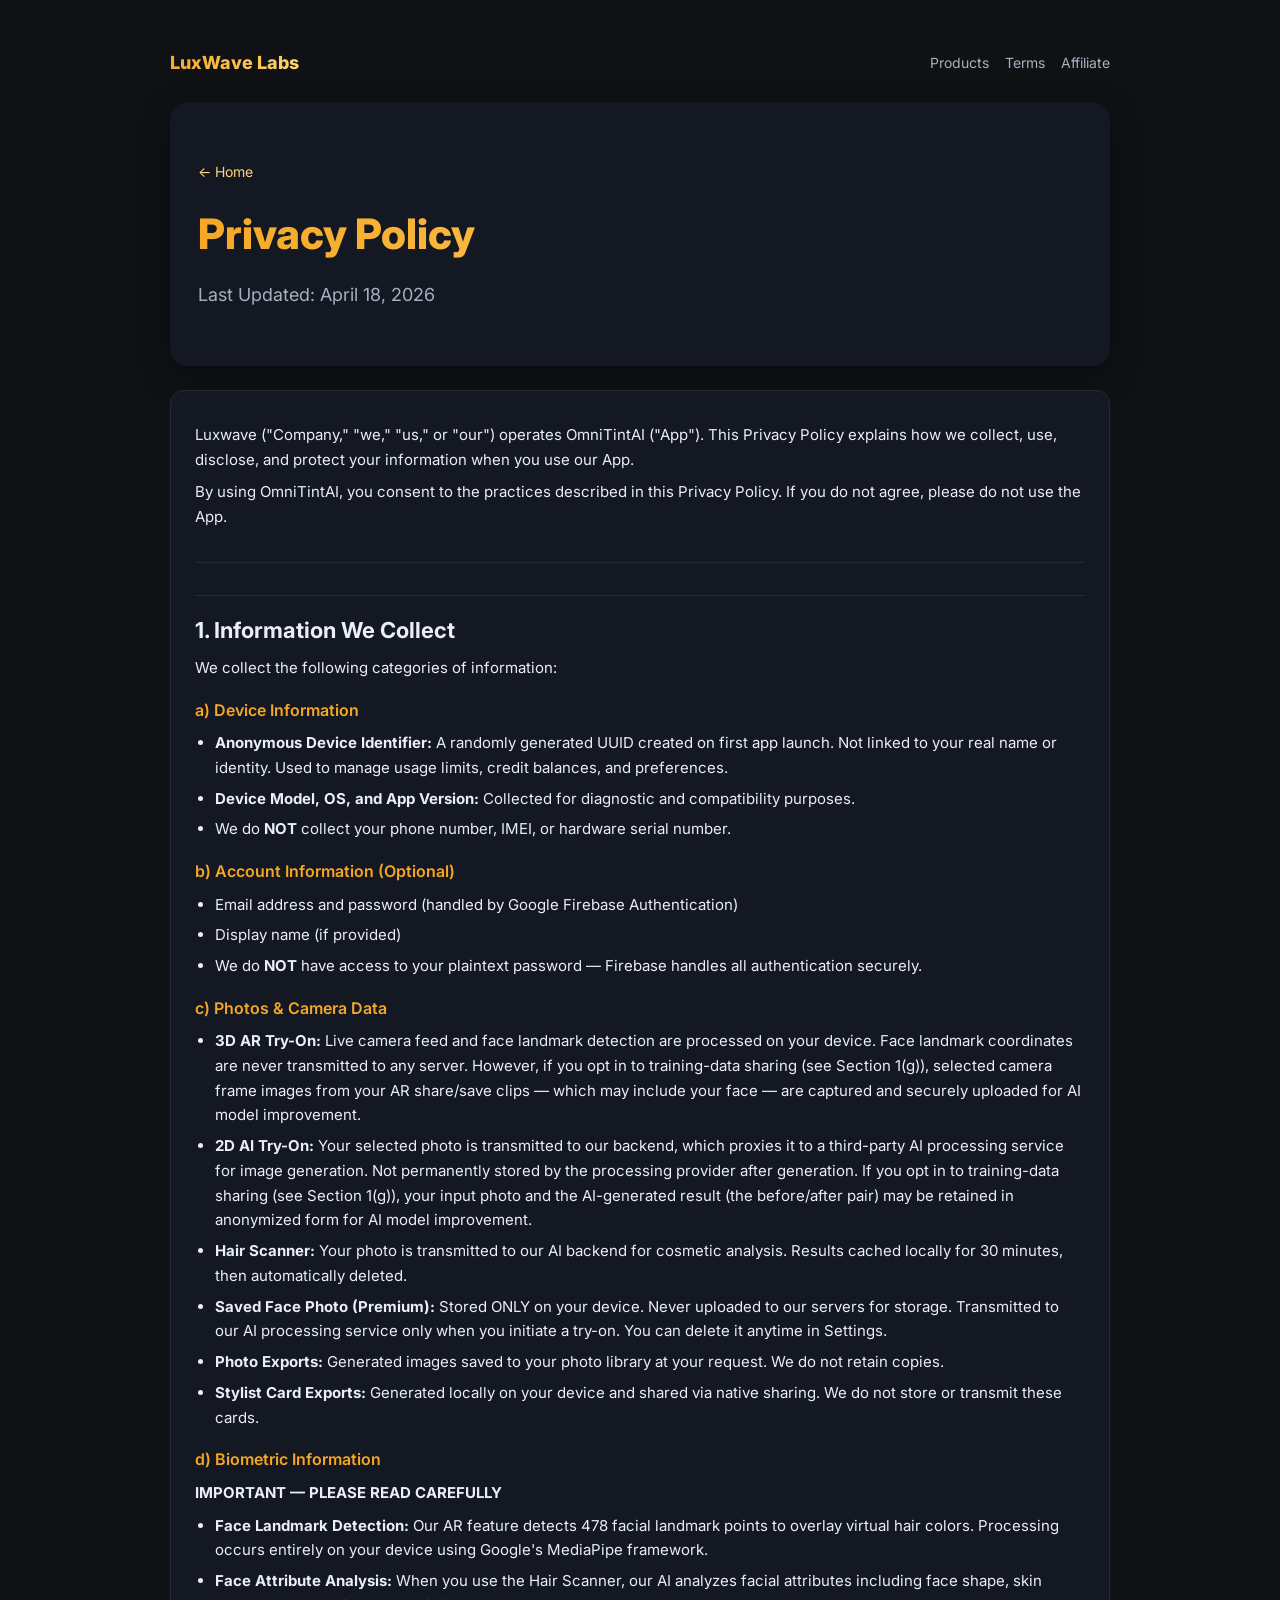
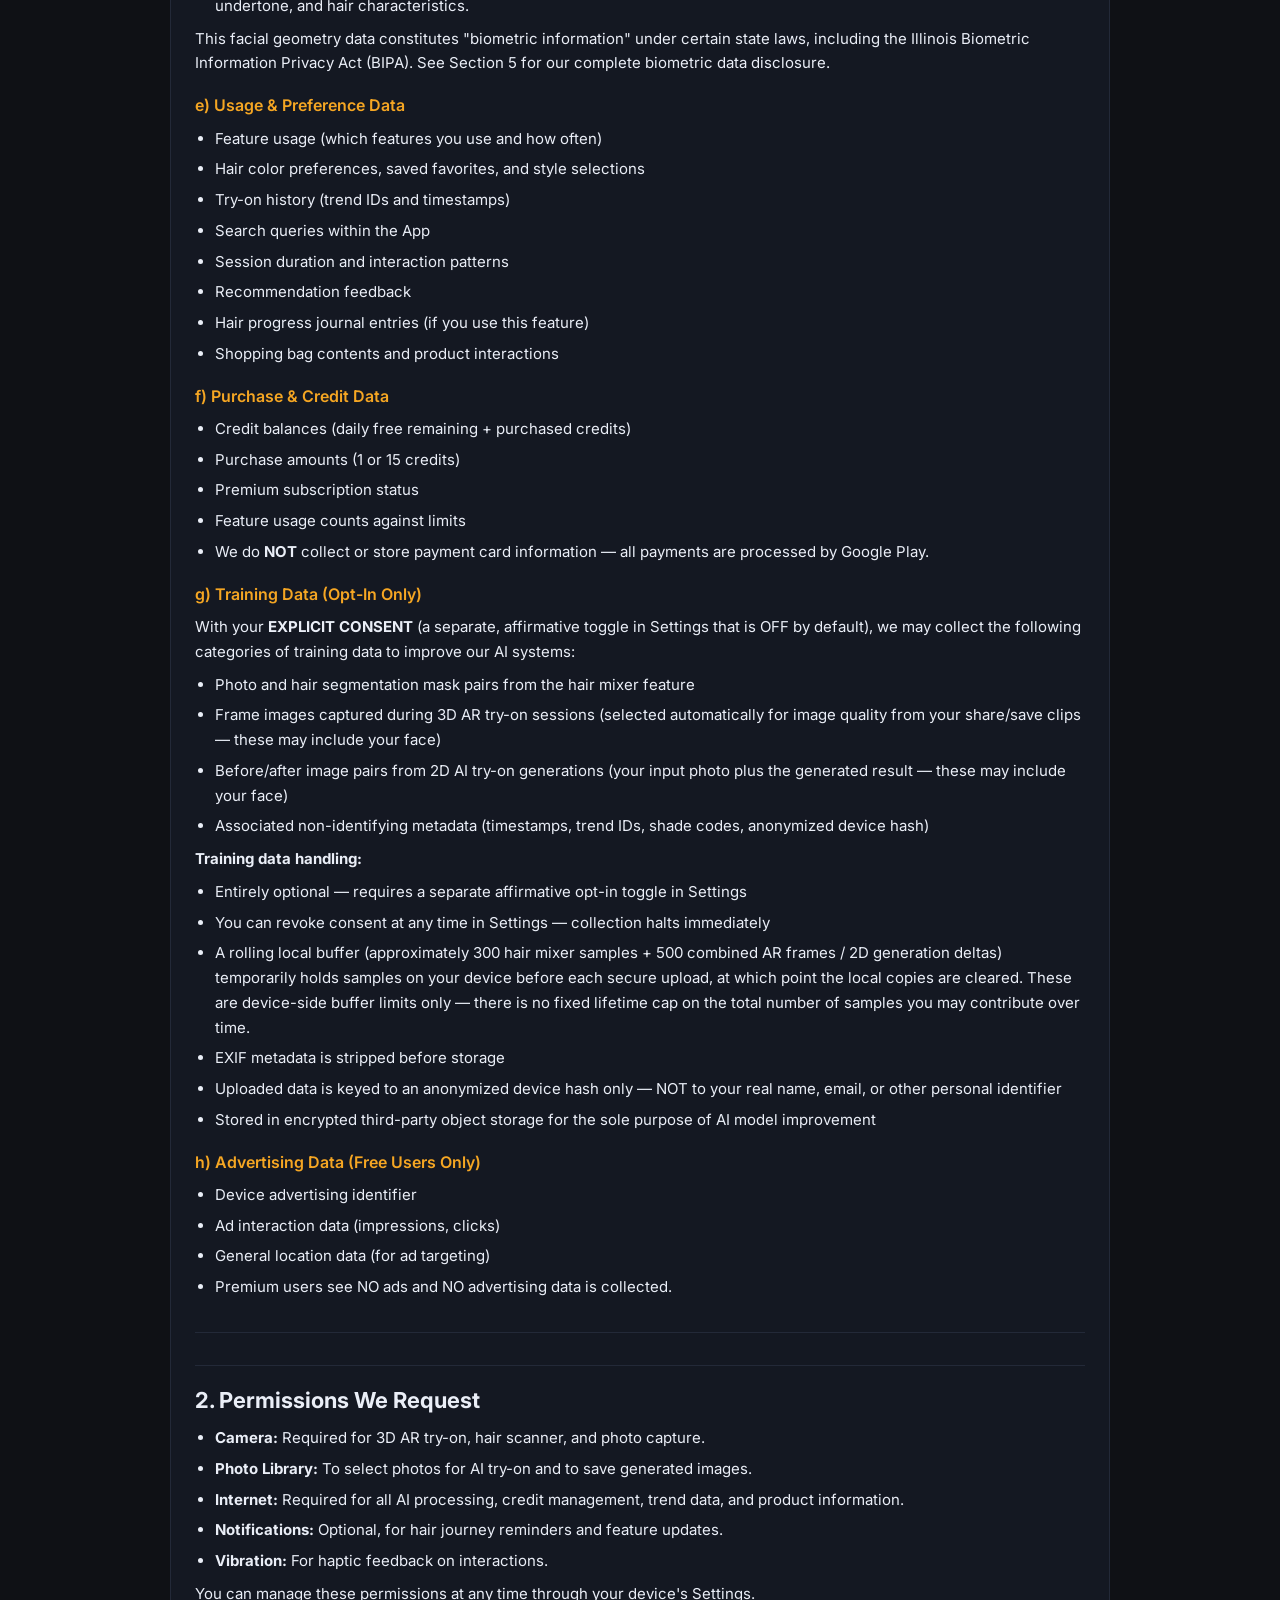
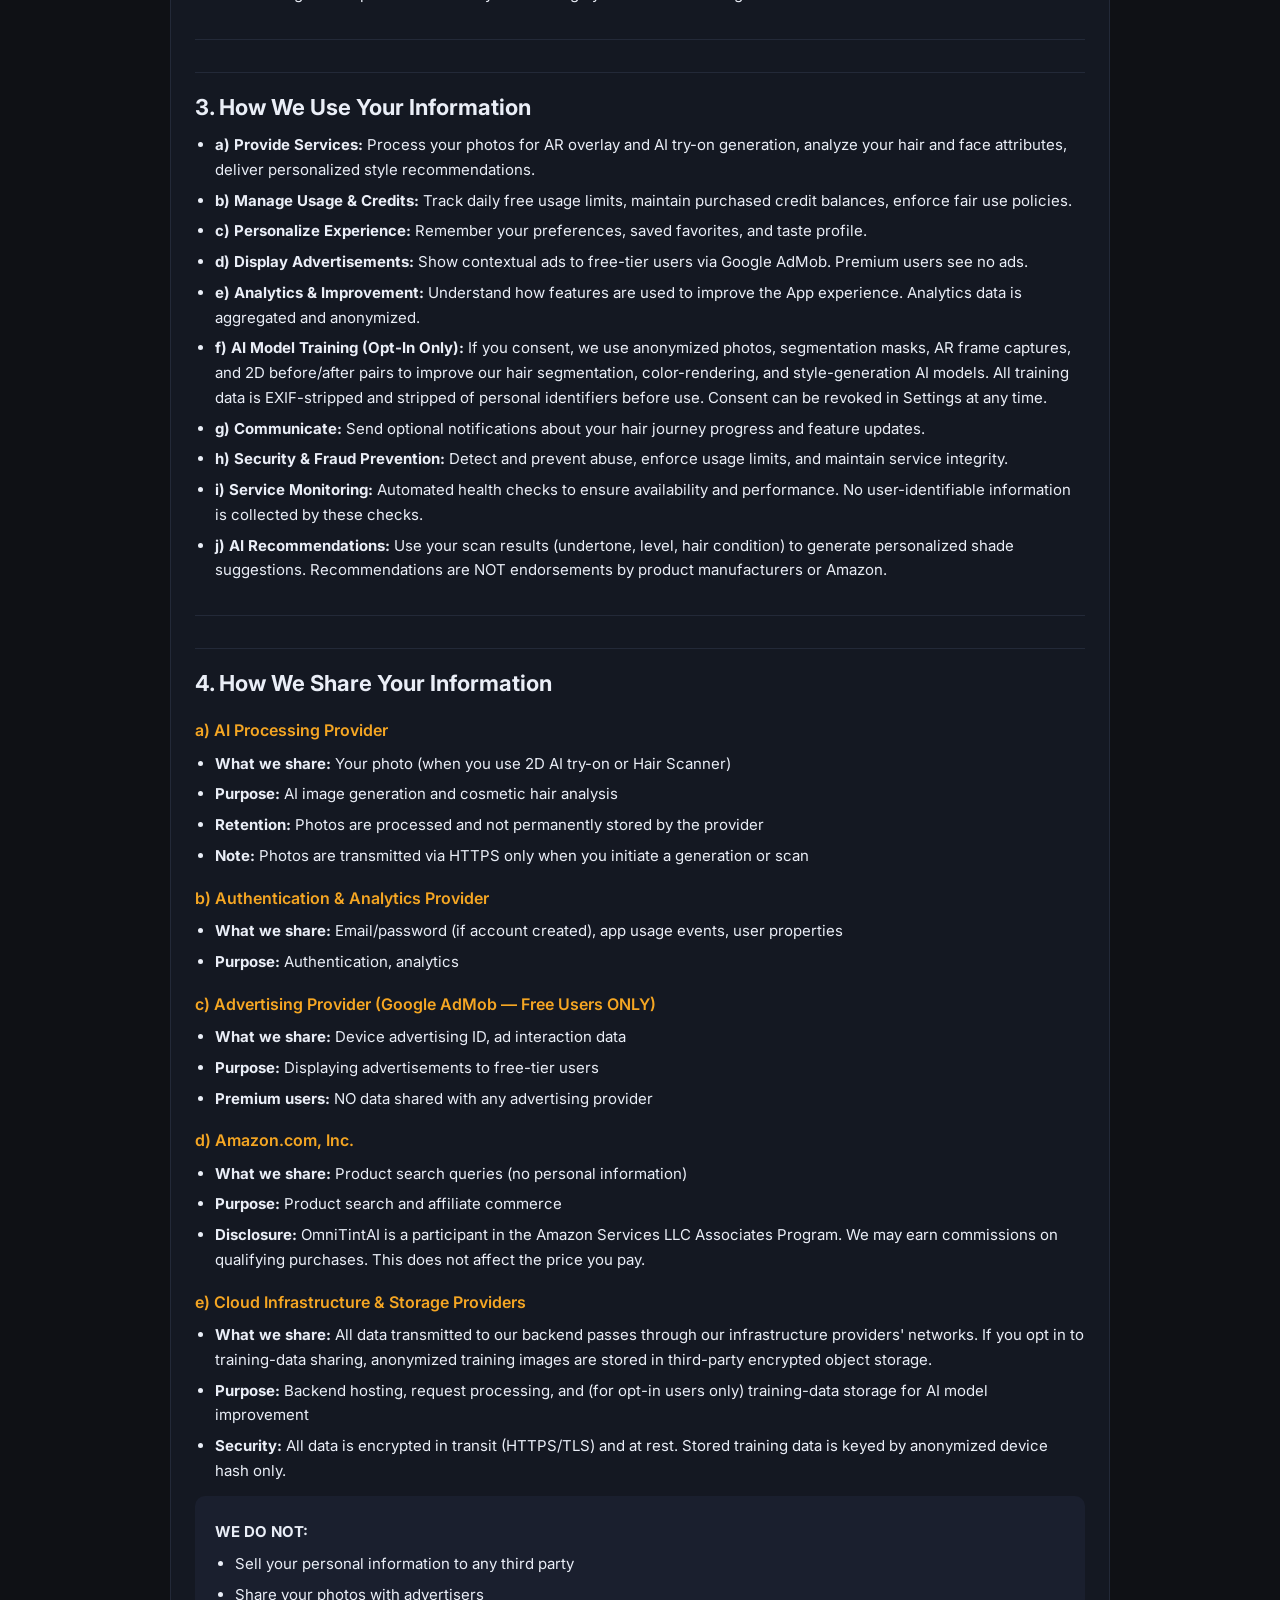
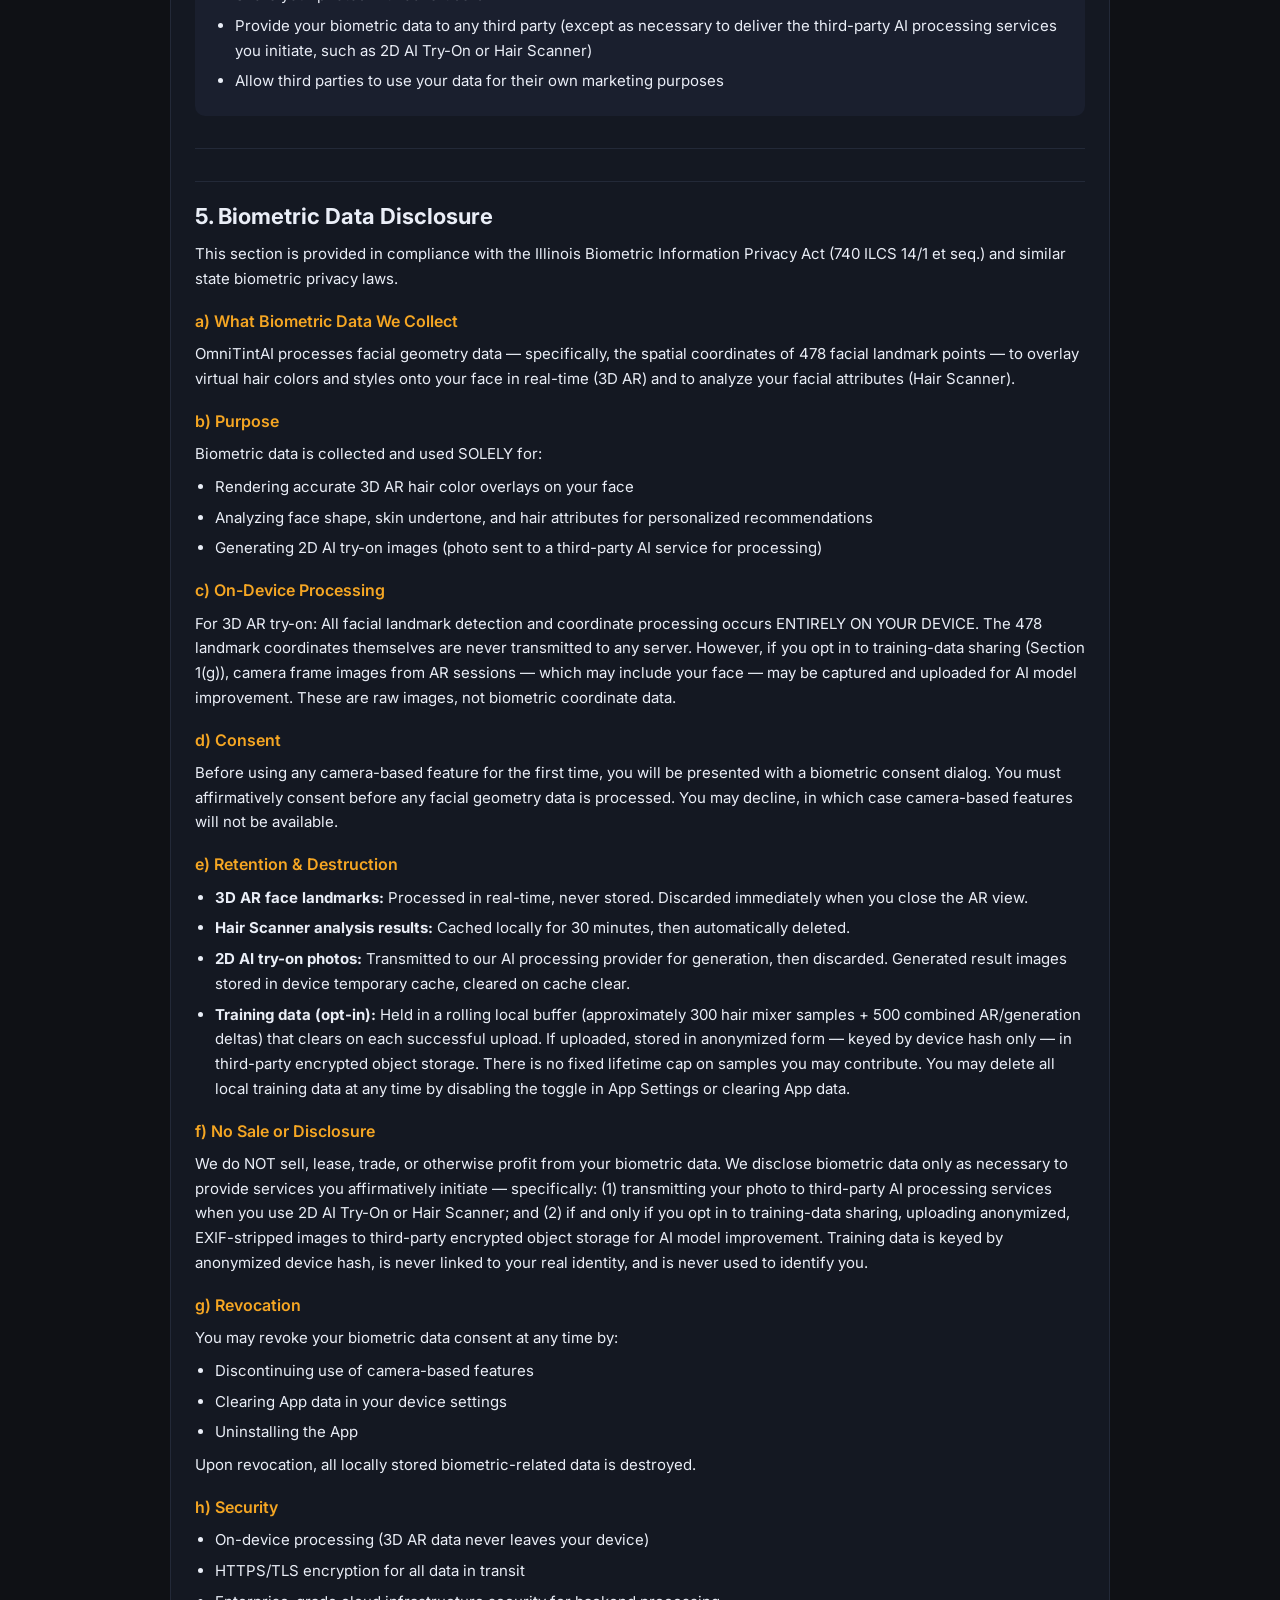
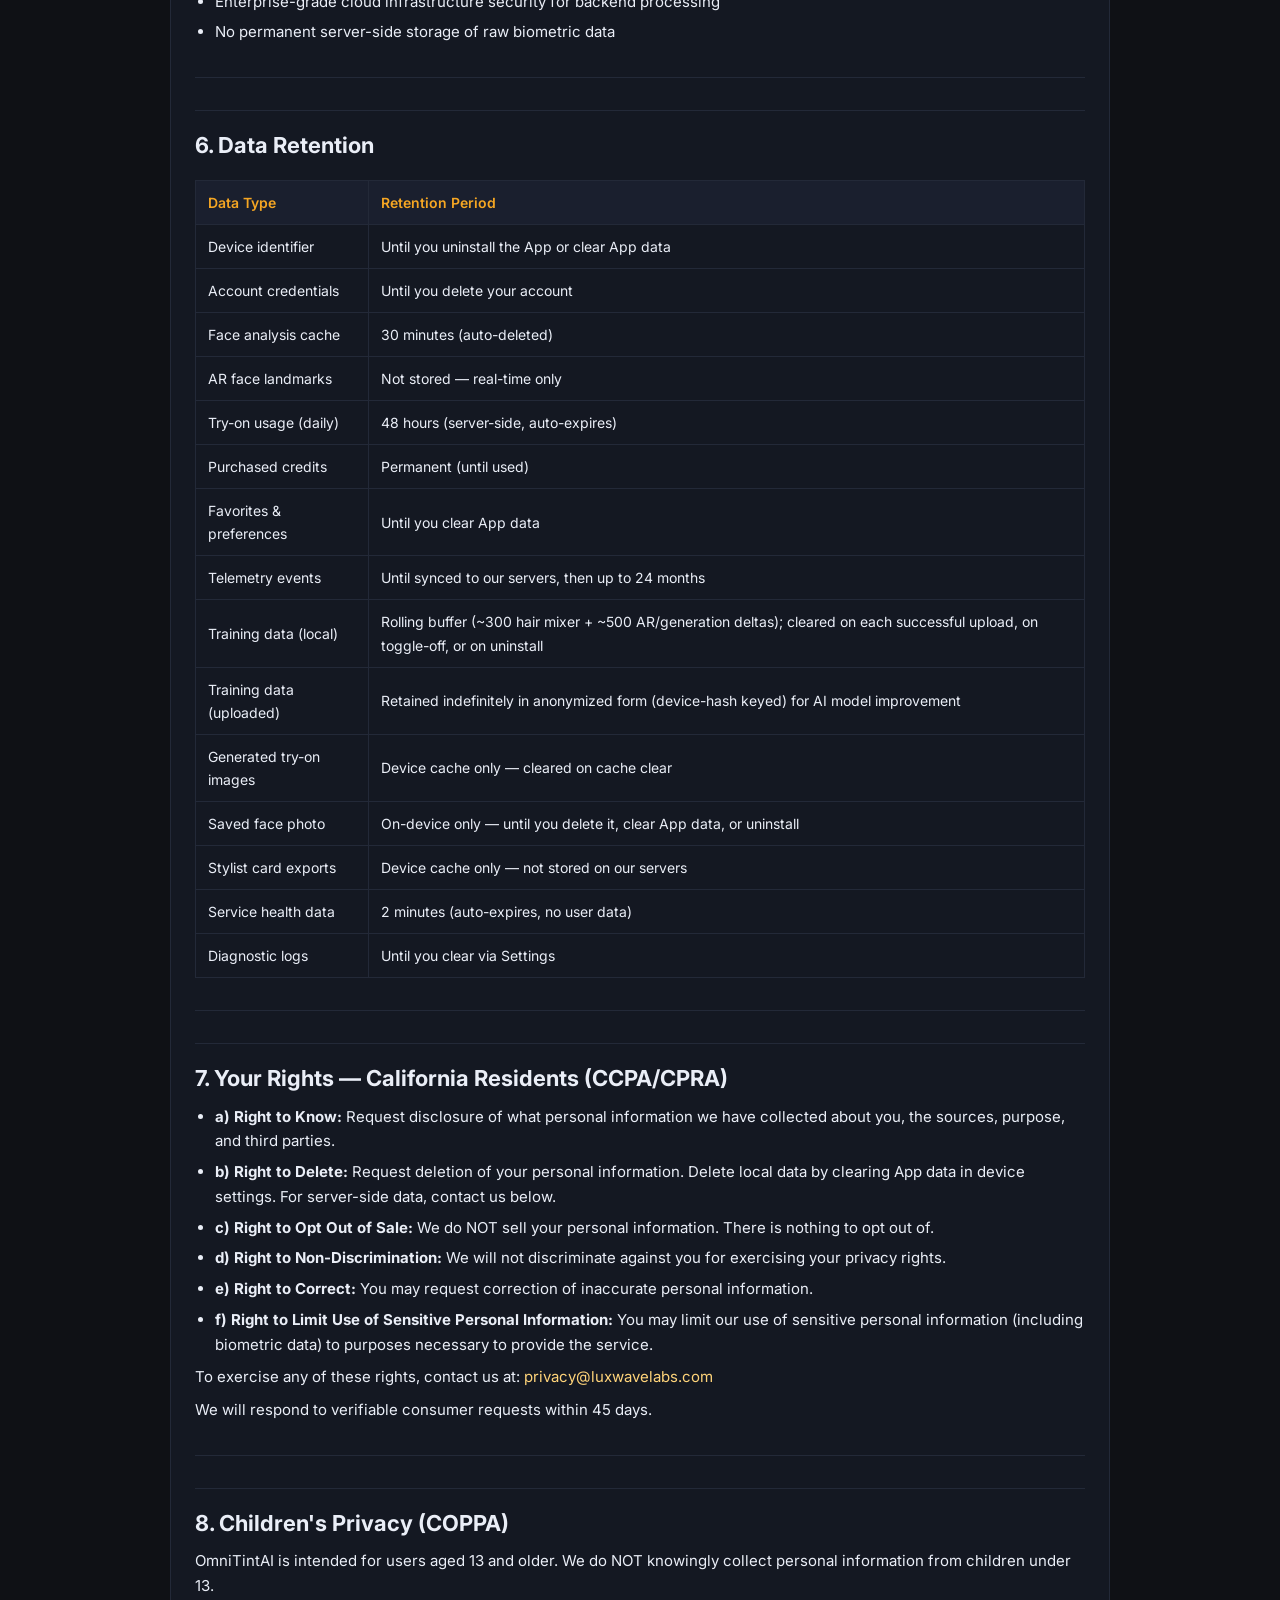
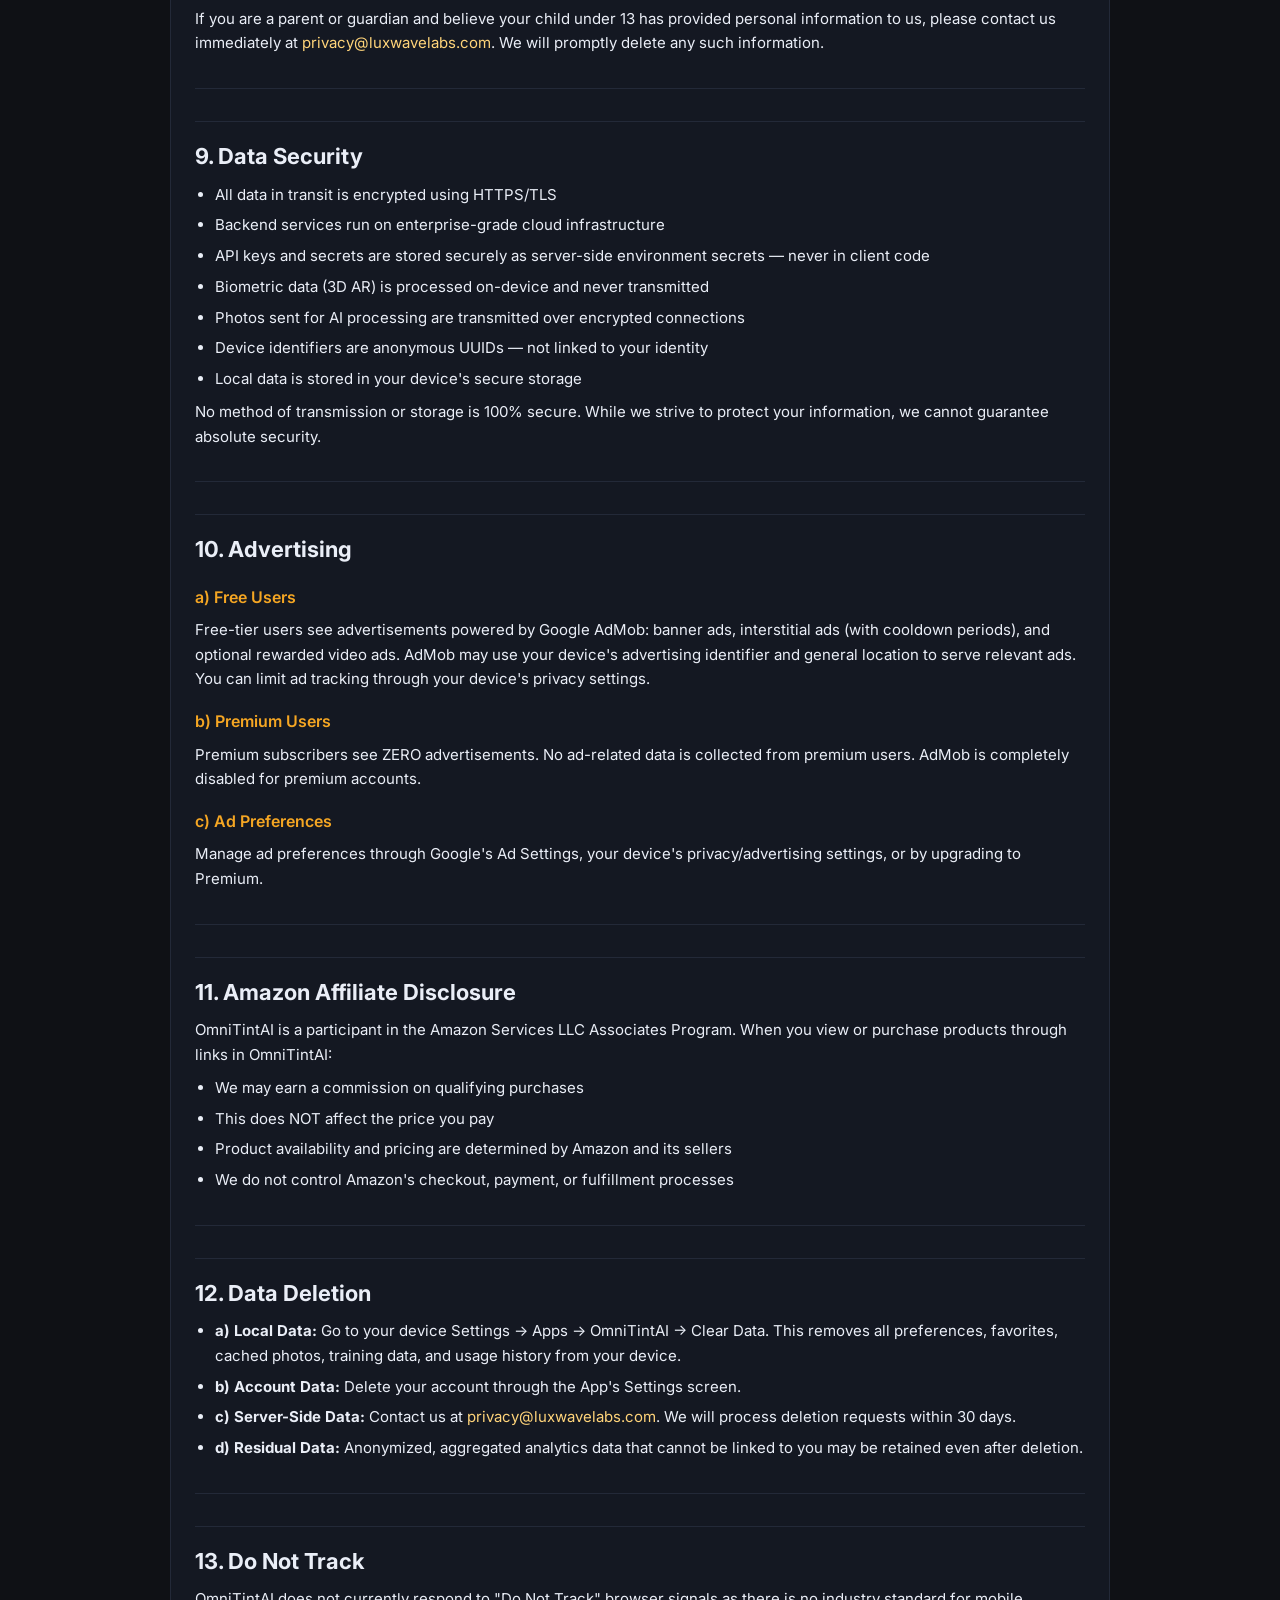
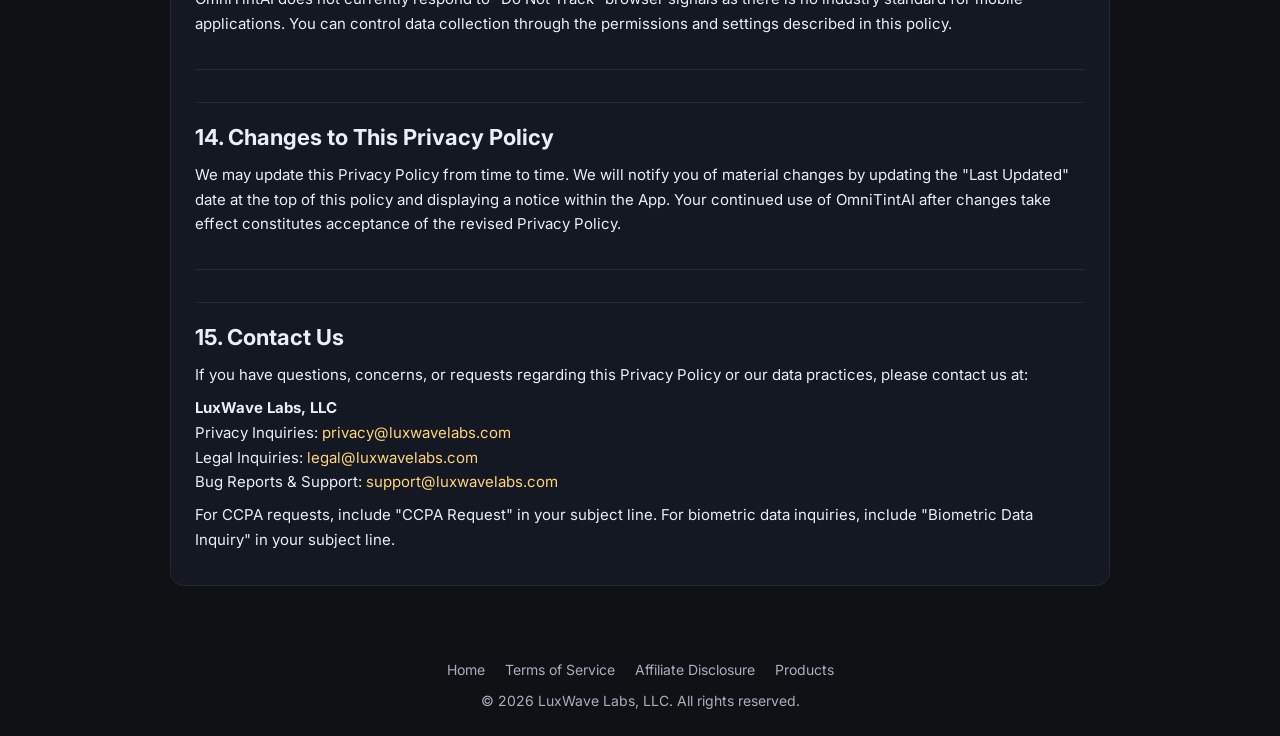
==== commit ef24ed84: "Clarify training-data opt-in captures camera frames in AR/2D try-on Updates privacy policy and terms" ====
--- a/privacy.html
+++ b/privacy.html
@@ -50,8 +50,8 @@
 
       <h3>c) Photos &amp; Camera Data</h3>
       <ul>
-        <li><strong>3D AR Try-On:</strong> Live camera feed processed entirely on your device. Camera frames are NOT transmitted to any server.</li>
-        <li><strong>2D AI Try-On:</strong> Your selected photo is transmitted to our backend, which proxies it to a third-party AI processing service for image generation. Not permanently stored after processing.</li>
+        <li><strong>3D AR Try-On:</strong> Live camera feed and face landmark detection are processed on your device. Face landmark coordinates are never transmitted to any server. However, if you opt in to training-data sharing (see Section 1(g)), selected camera frame images from your AR share/save clips — which may include your face — are captured and securely uploaded for AI model improvement.</li>
+        <li><strong>2D AI Try-On:</strong> Your selected photo is transmitted to our backend, which proxies it to a third-party AI processing service for image generation. Not permanently stored by the processing provider after generation. If you opt in to training-data sharing (see Section 1(g)), your input photo and the AI-generated result (the before/after pair) may be retained in anonymized form for AI model improvement.</li>
         <li><strong>Hair Scanner:</strong> Your photo is transmitted to our AI backend for cosmetic analysis. Results cached locally for 30 minutes, then automatically deleted.</li>
         <li><strong>Saved Face Photo (Premium):</strong> Stored ONLY on your device. Never uploaded to our servers for storage. Transmitted to our AI processing service only when you initiate a try-on. You can delete it anytime in Settings.</li>
         <li><strong>Photo Exports:</strong> Generated images saved to your photo library at your request. We do not retain copies.</li>
@@ -207,7 +207,7 @@
       </ul>
 
       <h3>c) On-Device Processing</h3>
-      <p>For 3D AR try-on: All facial landmark detection and processing occurs ENTIRELY ON YOUR DEVICE. No biometric data is transmitted to any server for this feature.</p>
+      <p>For 3D AR try-on: All facial landmark detection and coordinate processing occurs ENTIRELY ON YOUR DEVICE. The 478 landmark coordinates themselves are never transmitted to any server. However, if you opt in to training-data sharing (Section 1(g)), camera frame images from AR sessions — which may include your face — may be captured and uploaded for AI model improvement. These are raw images, not biometric coordinate data.</p>
 
       <h3>d) Consent</h3>
       <p>Before using any camera-based feature for the first time, you will be presented with a biometric consent dialog. You must affirmatively consent before any facial geometry data is processed. You may decline, in which case camera-based features will not be available.</p>
